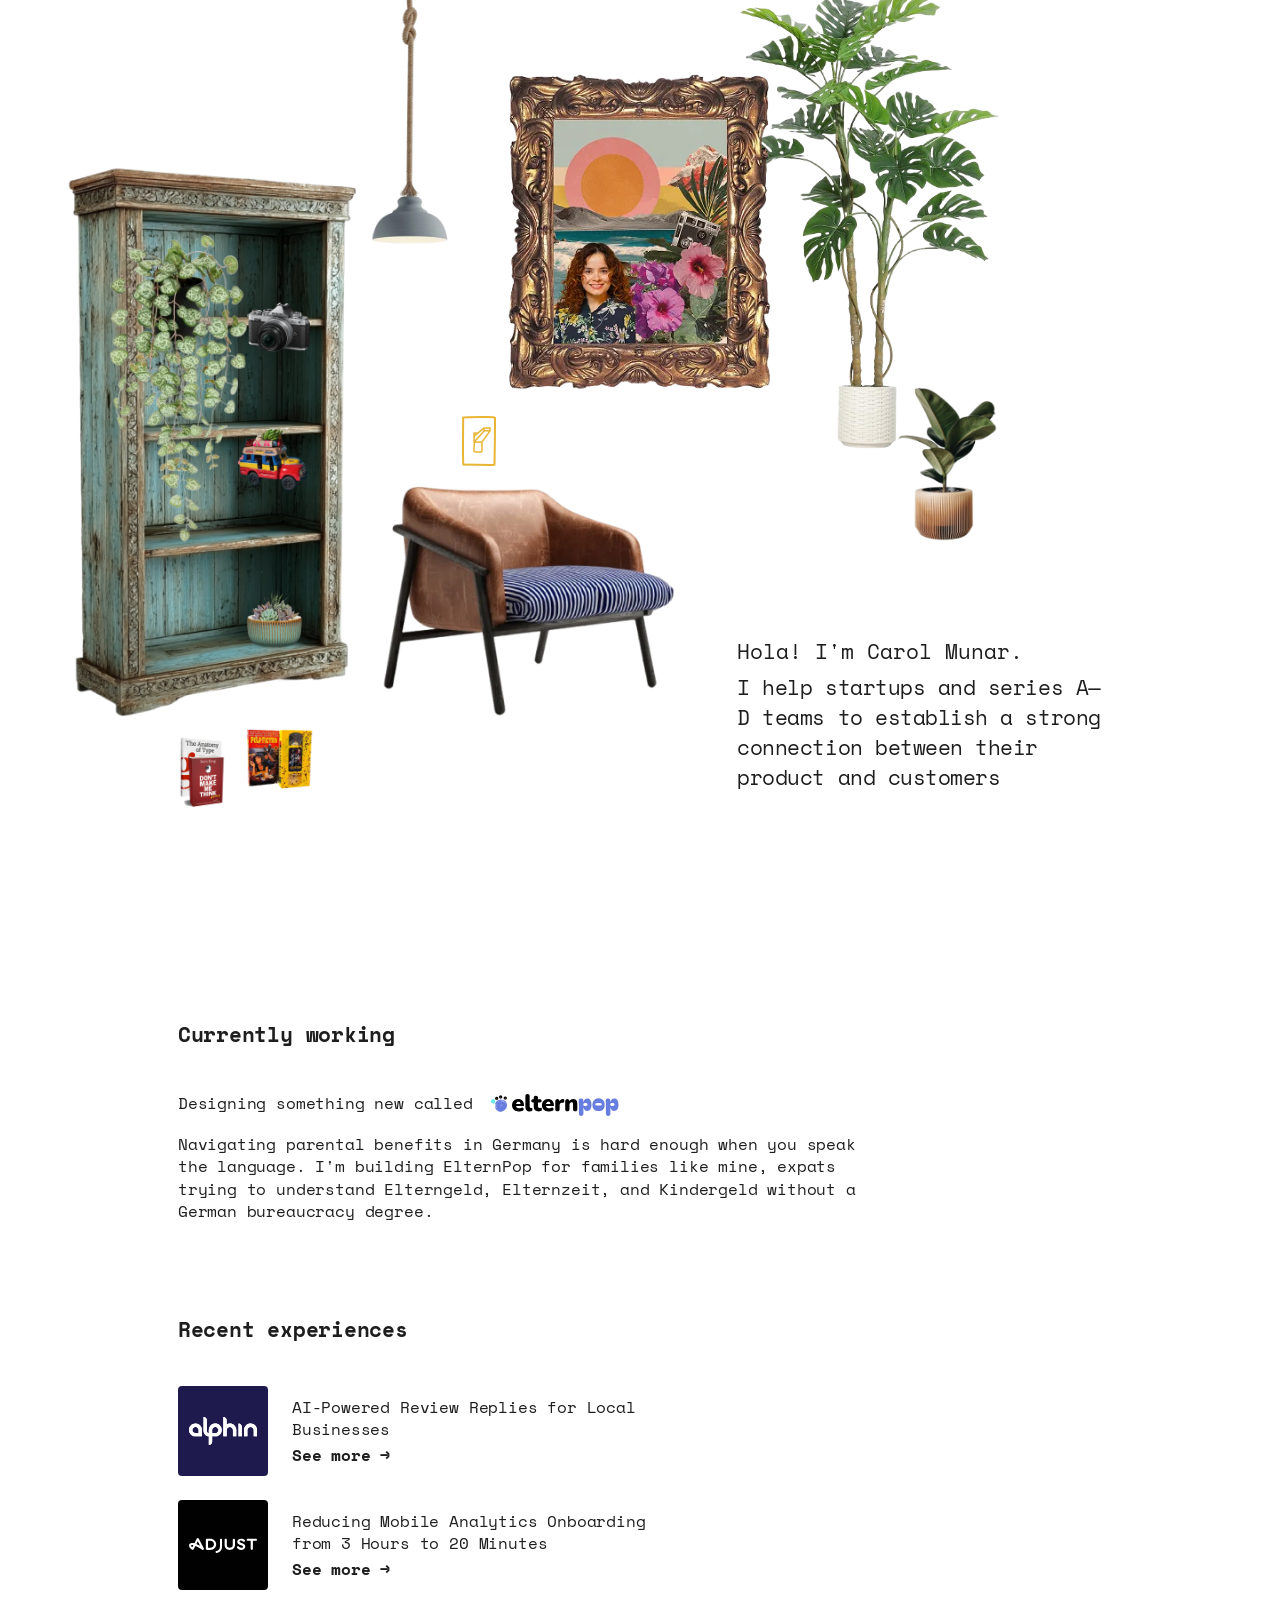
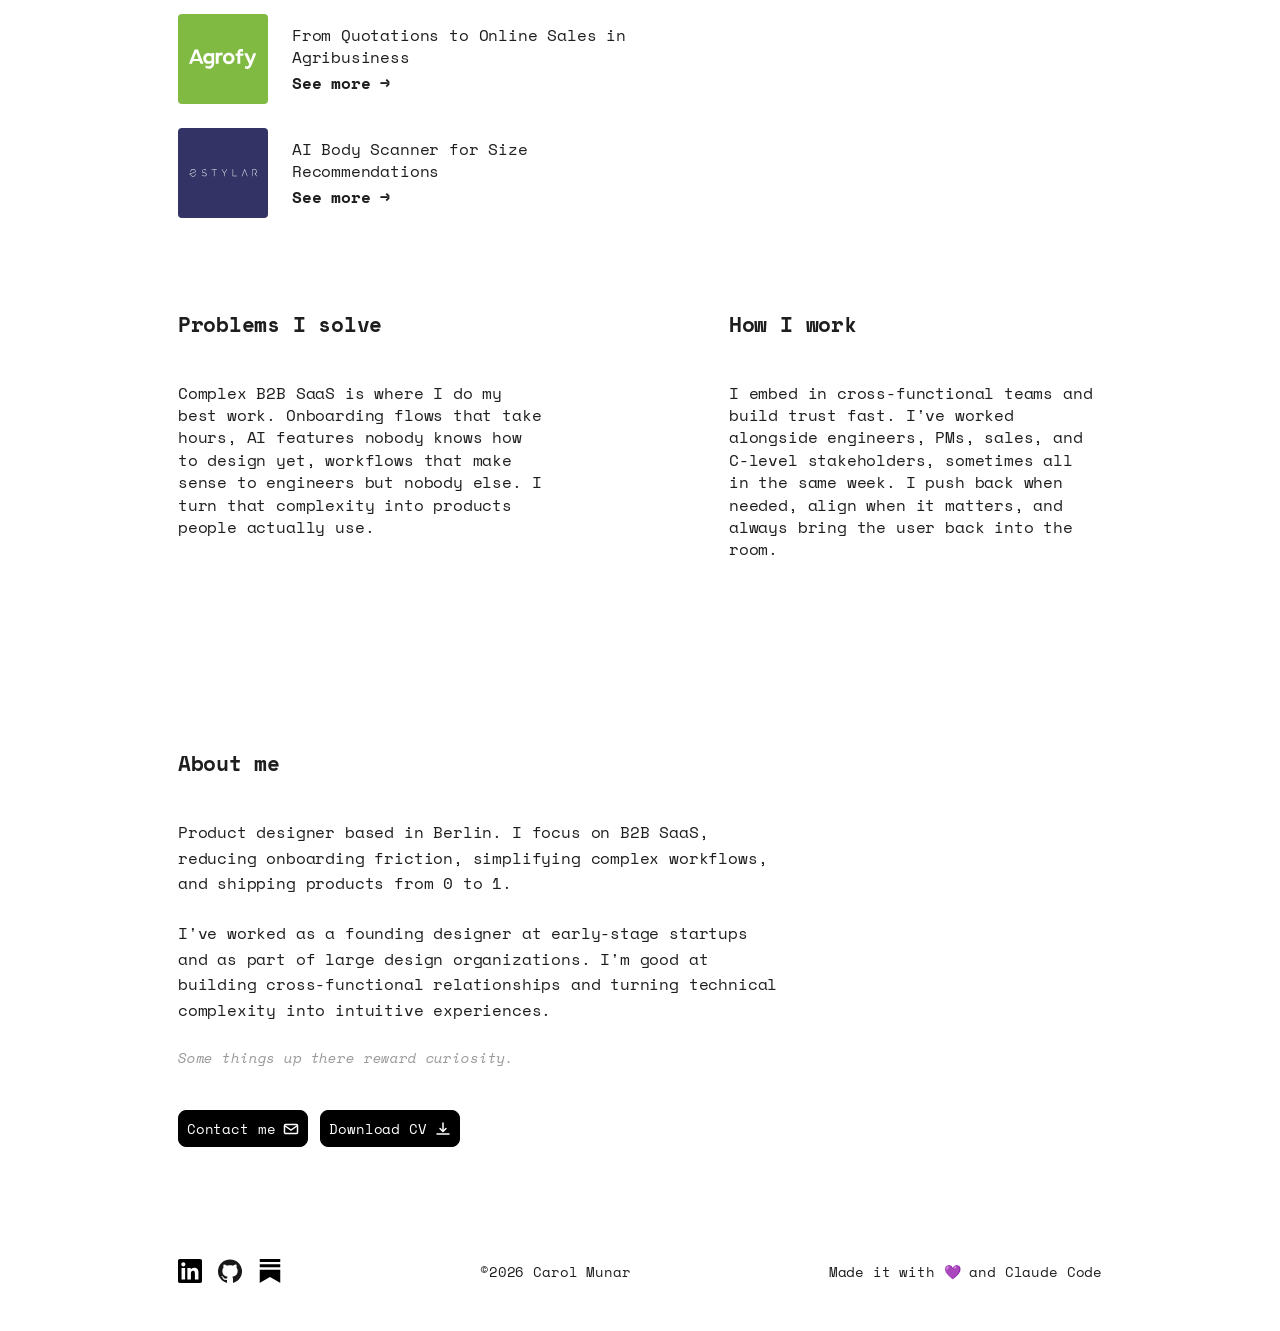
==== index.html @ 3cef9883 "Add Alphin animated modal preview and improve case study hover - Replace static Alphin hover images " ====
<!DOCTYPE html>
<html lang="en">
<head>
    <meta charset="UTF-8">
    <meta name="viewport" content="width=device-width, initial-scale=1.0">
    <title>Carol Munar — Product Designer</title>
    <link rel="icon" type="image/png" href="favicon.png">

    <!-- SEO -->
    <meta name="description" content="Carol Munar is a product designer helping startups and series A–D teams build stronger connections between their product and customers.">
    <link rel="canonical" href="https://www.carolmunar.com/">

    <!-- Open Graph — controls how this page looks when shared on LinkedIn, Slack, etc. -->
    <meta property="og:type"        content="website">
    <meta property="og:url"         content="https://www.carolmunar.com/">
    <meta property="og:title"       content="Carol Munar — Product Designer">
    <meta property="og:description" content="Carol Munar is a product designer helping startups and series A–D teams build stronger connections between their product and customers.">
    <meta property="og:image"       content="https://www.carolmunar.com/logos/og-image.png">

    <!--
        FONTS (TEMPORARY PLACEHOLDERS)
        ================================
        Right now we're using Google Fonts as stand-ins.
        Once you have the font files downloaded, we'll replace these.

        Space Mono  →  placeholder for "Test Söhne Mono"
        We'll add Williwaw via @font-face once you have the .ttf file
    -->
    <link rel="preconnect" href="https://fonts.googleapis.com">
    <link rel="preconnect" href="https://fonts.gstatic.com" crossorigin>
    <link href="https://fonts.googleapis.com/css2?family=Space+Mono:wght@400;700&family=Inter:wght@400;500;600&display=swap" rel="stylesheet">

    <!-- Our main stylesheet -->
    <link rel="stylesheet" href="css/style.css?v=32">

    <style>
        /* Estylar hover preview: images 2 and 3 have white UI screenshots
           that need a visible border so they don't bleed into the page background */
        #preview-estylar img:nth-child(2),
        #preview-estylar img:nth-child(3) {
            border: 1px solid #e5e7eb;
            border-radius: 12px;
            background: white;
        }
    </style>
    <!-- PostHog Analytics -->
    <script>
        !function(t,e){var o,n,p,r;e.__SV||(window.posthog=e,e._i=[],e.init=function(i,s,a){function g(t,e){var o=e.split(".");2==o.length&&(t=t[o[0]],e=o[1]),t[e]=function(){t.push([e].concat(Array.prototype.slice.call(arguments,0)))}}(p=t.createElement("script")).type="text/javascript",p.async=!0,p.src=s.api_host.replace(".i.posthog.com","-assets.i.posthog.com")+"/static/array.js",(r=t.getElementsByTagName("script")[0]).parentNode.insertBefore(p,r);var u=e;for(void 0!==a?u=e[a]=[]:a="posthog",u.people=u.people||[],u.toString=function(t){var e="posthog";return"posthog"!==a&&(e+="."+a),t||(e+=" (stub)"),e},u.people.toString=function(){return u.toString(1)+".people (stub)"},o="init capture register register_once register_for_session unregister opt_out_capturing has_opted_out_capturing opt_in_capturing reset isFeatureEnabled getFeatureFlag getFeatureFlagPayload reloadFeatureFlags group identify setPersonProperties setPersonPropertiesForFlags resetPersonPropertiesForFlags setGroupPropertiesForFlags resetGroups onFeatureFlags addFeatureFlagsHandler onSessionId getSurveys getActiveMatchingSurveys renderSurvey canRenderSurvey getNextSurveyStep".split(" "),n=0;n<o.length;n++)g(u,o[n]);e._i.push([i,s,a])},e.__SV=1)}(document,window.posthog||[]);
        posthog.init('phc_B0JxLwVXjqtCLqUhzrqNUlNWBGZ2Au1851EdzqLn0kw', {
            api_host: 'https://eu.i.posthog.com',
            defaults: '2026-01-30'
        })
    </script>
</head>
<body>

<!-- <main> wraps all the visible page content — tells search engines "this is the main content" -->
<main>

    <!-- ============================================
         HERO SECTION
         This is the full-screen landing section.
         All the decorative objects live inside here.
         ============================================ -->
    <section class="hero">

        <!--
            HOW THE OBJECTS WORK:
            ─────────────────────
            Each image is wrapped in a div with class "hero-object".
            They are positioned absolutely (like stickers on a board).

            data-speed="0.2" — controls how much the object moves
            when the mouse moves. Higher number = moves more = feels closer.
            Lower number = moves less = feels farther away.
        -->

        <!-- LAMP: hangs from the top center -->
        <div class="hero-object lamp" id="lamp" data-speed="0.25">
            <img src="header/lamp.webp" alt="">
        </div>

        <!-- LIGHT SWITCH: toggles dark / light mode.
             Shows switchOn in light mode, switchOff in dark mode.
             Positioned from Figma: x=501 (34.8%), y=416 (39.5% of 1054px hero) -->
        <div class="hero-object" id="lightswitch" data-speed="0.25">
            <img src="header/switchOn.webp"  alt="Turn off the lights" id="switch-on-img">
            <img src="header/switchOff.webp" alt="Turn on the lights"  id="switch-off-img">
        </div>

        <!-- REGAL (bookshelf): left side -->
        <div class="hero-object bookshelf" id="regal" data-speed="0.06">
            <img src="header/regal.webp" alt="">
        </div>

        <!-- Items ON the bookshelf — same speed as regal so they move together -->
        <div class="hero-object" id="plantsuculent" data-speed="0.06">
            <img src="header/plantsuculent.webp" alt="">
        </div>

        <div class="hero-object camera" id="camera" data-speed="0.06" data-element="camera">
            <img src="header/camera.webp" alt="">
        </div>

        <div class="hero-object" id="book" data-speed="0.06">
            <img src="header/book.webp" alt="">
        </div>

        <div class="hero-object" id="book2" data-speed="0.06">
            <img src="header/book2.webp" alt="">
        </div>

        <div class="hero-object pulp-fiction" id="pulpfiction" data-speed="0.06" data-element="pulp-fiction">
            <img src="header/pulpfiction.webp" alt="">
        </div>

        <!-- FRAME: center portrait collage — no .webp available yet, using .png -->
        <div class="hero-object portrait-frame" id="frame" data-speed="0.18">
            <img src="header/frame.webp" alt="Carol Munar portrait">
        </div>

        <!-- PLANTS: right side, front layer -->
        <div class="hero-object monstera" id="plantbig" data-speed="0.12">
            <img src="header/plantbig.webp" alt="">
        </div>

        <!-- vine plant: lives inside the regal, so moves at regal speed -->
        <div class="hero-object" id="plant" data-speed="0.06">
            <img src="header/plant.webp" alt="">
        </div>

        <!-- plantsmall = white ribbed planter on the RIGHT side of the hero (not on the regal) -->
        <!-- data-element="plantsmall" triggers the easter egg tooltip on hover -->
        <div class="hero-object" id="plantsmall" data-speed="0.18" data-element="plantsmall">
            <img src="header/plantsmall.webp" alt="">
            <!-- Easter egg tooltip — hidden by default, shown on hover -->
            <div class="plantbig-tooltip">
                <p>Are you searching for my <a href="CarolMunar_CV_SeniorProductDesigner.pdf" download>CV</a> or <a href="https://www.linkedin.com/in/carolmunar/" target="_blank" rel="noopener">LinkedIn</a>?</p>
            </div>
        </div>

        <!-- chiva = colorful toy bus, lower-middle shelf of the regal -->
        <!-- data-element="chiva" lets CSS target it for the hover tooltip -->
        <div class="hero-object chiva" id="chiva" data-speed="0.06" data-element="chiva">
            <img src="header/chiva.webp" alt="">
            <!-- chivaHover tooltip — hidden by default, shows on hover via CSS -->
            <div class="chiva-tooltip">
                <p>I'm from Colombia, lived 13 years in Argentina.</p>
                <p>Based in Berlin</p>
            </div>
        </div>

        <div class="hero-object armchair" id="chair" data-speed="0.1">
            <img src="header/chair.webp" alt="">
        </div>

        <!-- FullHD-only elements — hidden on smaller screens, shown at 1800px+ -->
        <div class="hero-object" id="kommode" data-speed="0.06">
            <img src="header/kommode.webp" alt="">
        </div>
        <div class="hero-object" id="vinyl" data-speed="0.12" data-element="vinyl">
            <img src="header/vinyl.webp" alt="">
        </div>
        <div class="hero-object" id="smallcactus" data-speed="0.14">
            <img src="header/smallcactus.webp" alt="">
        </div>

        <!-- ============================================
             HERO TEXT: bottom right area
             ============================================ -->
        <div class="hero-text">
            <!--
                "greeting" is the small line at the top: "Hola! I'm Carol Munar."
                "h1" is the big main message below it
            -->
            <p class="greeting">Hola! I'm Carol Munar.</p>
            <h1>I help startups and series A—D&nbsp;teams to establish a strong connection between their product and&nbsp;customers</h1>
        </div>

    </section>


    <!-- ============================================
         CURRENTLY WORKING SECTION
         ============================================ -->
    <section class="section-currently-working">

        <!-- Section heading — same font/size as hero h1 -->
        <h2 class="section-title">Currently working</h2>

        <!-- Small label above the description — Elternpop logo sits inline after the text -->
        <p class="work-label">Designing something new called
            <img src="logos/ElternpopLogo.svg"      alt="Elternpop" class="work-inline-logo" id="elternpop-logo-dark">
            <img src="logos/ElternpopLogoLight.svg" alt="Elternpop" class="work-inline-logo" id="elternpop-logo-light">
        </p>

        <!-- Project description -->
        <p class="work-body">
            Navigating parental benefits in Germany is hard enough when you speak the language.
            I'm building ElternPop for families like mine, expats trying to understand Elterngeld,
            Elternzeit, and Kindergeld without a German bureaucracy degree.
        </p>

    </section>


    <!-- ============================================
         RECENTLY EXPERIENCES SECTION
         Each case study = [colored box with logo] + [project title]
         ============================================ -->
    <section class="section-recently">

        <h2 class="section-title">Recent experiences</h2>

        <!-- Case study 1: Alphin — dark navy -->
        <!-- Wrapped in <a> so clicking anywhere on the row opens the case study -->
        <!-- data-project="alphin" lets JS find this row for the hover preview -->
        <a href="projects/alphin.html" class="case-study case-study--link" data-project="alphin">
            <div class="case-logo" style="background-color: #1e1a4d;">
                <img src="logos/alphin.svg" alt="Alphin" loading="lazy">
            </div>
            <div class="case-content">
                <p class="case-title">AI-Powered Review Replies for Local Businesses</p>
                <span class="case-see-more">See more &rarr;</span>
            </div>
        </a>

        <!-- Case study 2: Adjust — black -->
        <a href="projects/adjust.html" class="case-study case-study--link" data-project="adjust">
            <div class="case-logo" style="background-color: #010101;">
                <img src="logos/adjust.svg" alt="Adjust" loading="lazy">
            </div>
            <div class="case-content">
                <p class="case-title">Reducing Mobile Analytics Onboarding from 3 Hours to 20 Minutes</p>
                <span class="case-see-more">See more &rarr;</span>
            </div>
        </a>

        <!-- Case study 3: Agrofy — green -->
        <a href="projects/agrofy.html" class="case-study case-study--link" data-project="agrofy">
            <div class="case-logo" style="background-color: #81ba42;">
                <img src="logos/agrofy.svg" alt="Agrofy" loading="lazy">
            </div>
            <div class="case-content">
                <p class="case-title">From Quotations to Online Sales in Agribusiness</p>
                <span class="case-see-more">See more &rarr;</span>
            </div>
        </a>

        <!-- Case study 4: Estylar — dark purple -->
        <a href="projects/estylar.html" class="case-study case-study--link" data-project="estylar">
            <div class="case-logo" style="background-color: #333366;">
                <img src="logos/estylar.svg" alt="Estylar" loading="lazy">
            </div>
            <div class="case-content">
                <p class="case-title">AI Body Scanner for Size Recommendations</p>
                <span class="case-see-more">See more &rarr;</span>
            </div>
        </a>

        <!-- Preview area: sits to the right of the list.
             Each .preview-set holds all images for one project.
             JS fades in the right set on hover. -->
        <div class="project-preview-area" id="project-preview-area">
            <!-- Alphin: animated AI Reply modal — matches Figma node 297:12994 -->
            <div class="preview-set" id="preview-alphin">
                <div class="alp-card">

                    <!-- Header: gradient icon + title + close -->
                    <div class="alp-header">
                        <div class="alp-icon-wrap" aria-hidden="true">
                            <svg width="18" height="18" viewBox="0 0 24 24" fill="none">
                                <path d="M9.5 3L11 7.5 15.5 9l-4.5 1.5L9.5 15 8 10.5 3.5 9 8 7.5 9.5 3z" fill="white"/>
                                <path d="M18.5 14l.9 2.6 2.6.9-2.6.9-.9 2.6-.9-2.6-2.6-.9 2.6-.9.9-2.6z" fill="white"/>
                            </svg>
                        </div>
                        <div class="alp-header-text">
                            <p class="alp-title">AI Reply Generator</p>
                            <p class="alp-sub">Responding to Dörte Sowinski's review</p>
                        </div>
                        <div class="alp-close" aria-hidden="true">&#x2715;</div>
                    </div>

                    <!-- Body -->
                    <div class="alp-body">

                        <!-- 1: Original Review -->
                        <div class="alp-section alp-s1">
                            <p class="alp-label">Original Review</p>
                            <div class="alp-review-box">
                                Fantastisches Essen und exzellenter Service! Die Pasta war perfekt zubereitet und das Personal war sehr aufmerksam. Wir kommen auf jeden Fall wieder!
                            </div>
                        </div>

                        <!-- 2: Reply Language -->
                        <div class="alp-section alp-s2">
                            <p class="alp-label">
                                <svg width="13" height="13" viewBox="0 0 16 16" fill="none" aria-hidden="true" style="vertical-align:-2px;margin-right:4px"><path d="M1 3h7M4.5 1v2M3 3c0 2 .8 4 4 5M6 3c-.5 1.5-2 3-3.5 4M9 14l2.5-6.5L14 14M9.8 12h3.4" stroke="#314158" stroke-width="1.2" stroke-linecap="round" stroke-linejoin="round"/></svg>
                                Reply Language
                            </p>
                            <div class="alp-lang-toggle">
                                <div class="alp-lang alp-lang--active"><span class="alp-dot"></span>Deutsch</div>
                                <div class="alp-lang">English</div>
                            </div>
                        </div>

                        <!-- 3: Select Tone -->
                        <div class="alp-section alp-s3">
                            <p class="alp-label">Select Tone</p>
                            <div class="alp-tone-grid">
                                <div class="alp-tone alp-tone--active">
                                    <span class="alp-dot"></span>
                                    <div><p class="alp-tone-name">Professional</p><p class="alp-tone-sub">Polished and business-focused</p></div>
                                </div>
                                <div class="alp-tone">
                                    <div><p class="alp-tone-name">Friendly</p><p class="alp-tone-sub">Warm and approachable</p></div>
                                </div>
                                <div class="alp-tone">
                                    <div><p class="alp-tone-name">Casual</p><p class="alp-tone-sub">Relaxed and conversational</p></div>
                                </div>
                                <div class="alp-tone">
                                    <div><p class="alp-tone-name">Enthusiastic</p><p class="alp-tone-sub">Energetic and excited</p></div>
                                </div>
                                <div class="alp-tone">
                                    <div><p class="alp-tone-name">Empathetic</p><p class="alp-tone-sub">Understanding and caring</p></div>
                                </div>
                                <div class="alp-tone">
                                    <div><p class="alp-tone-name">Concise</p><p class="alp-tone-sub">Brief and to the point</p></div>
                                </div>
                            </div>
                        </div>

                        <!-- 4: Generated Reply -->
                        <div class="alp-section alp-s4">
                            <div class="alp-reply-hdr">
                                <p class="alp-label">Generated Reply</p>
                                <span class="alp-regen">&#x21BA; Regenerate</span>
                            </div>
                            <div class="alp-reply-area">
                                <p class="alp-reply-text" id="alp-reply-text"></p>
                            </div>
                            <p class="alp-reply-hint">Feel free to edit the reply before sending</p>
                        </div>

                    </div><!-- /alp-body -->

                    <!-- Footer -->
                    <div class="alp-footer">
                        <button class="alp-btn-cancel">Cancel</button>
                        <div class="alp-footer-actions">
                            <button class="alp-btn-draft">Save Draft</button>
                            <button class="alp-btn-send">
                                <svg width="13" height="13" viewBox="0 0 16 16" fill="none" aria-hidden="true"><path d="M2 2l12 6-12 6V9.5L10 8 2 6.5V2z" fill="white"/></svg>
                                Send Reply
                            </button>
                        </div>
                    </div>

                </div><!-- /alp-card -->
            </div>
            <div class="preview-set" id="preview-adjust">
                <img src="projects/img/hover/adjust_hover1.webp" alt="">
                <img src="projects/img/hover/adjust_hover2.webp" alt="">
            </div>
            <div class="preview-set" id="preview-agrofy">
                <img src="projects/img/hover/agrofy_hover1.webp" alt="">
                <img src="projects/img/hover/agrofy_hover2.webp" alt="">
            </div>
            <div class="preview-set" id="preview-estylar">
                <img src="projects/img/hover/estylar_hover1.webp" alt="">
                <img src="projects/img/hover/estylar_hover2.webp" alt="">
                <img src="projects/img/hover/estylar_hover3.webp" alt="">
            </div>
        </div>

    </section>


    <!-- ============================================
         PROBLEMS I SOLVE / HOW I WORK — two columns
         ============================================ -->
    <section class="section-howwork">

        <div class="howwork-grid">

            <div class="howwork-col">
                <h2 class="section-title">Problems I solve</h2>
                <p class="howwork-body">Complex B2B SaaS is where I do my best work. Onboarding flows that take hours, AI features nobody knows how to design yet, workflows that make sense to engineers but nobody else. I turn that complexity into products people actually use.</p>
            </div>

            <div class="howwork-col">
                <h2 class="section-title">How I work</h2>
                <p class="howwork-body">I embed in cross-functional teams and build trust fast. I've worked alongside engineers, PMs, sales, and C-level stakeholders, sometimes all in the same week. I push back when needed, align when it matters, and always bring the user back into the room.</p>
            </div>

        </div>

    </section>


    <!-- ============================================
         ABOUT SECTION
         ─────────────────────────────────────────
         Each paragraph starts invisible (opacity:0).
         JavaScript watches the page scroll and adds
         the class .is-visible when each paragraph
         enters the viewport — that triggers a CSS
         transition (fade in + slide up).
         ============================================ -->
    <section class="section-about">

        <h2 class="section-title">About me</h2>

        <div class="about-paragraphs">

            <p class="about-text">
                Product designer based in Berlin. I focus on B2B SaaS, reducing onboarding friction, simplifying complex workflows, and shipping products from 0 to 1.
            </p>

            <p class="about-text">
                I've worked as a founding designer at early-stage startups and as part of large design organizations. I'm good at building cross-functional relationships and turning technical complexity into intuitive experiences.
            </p>

            <p class="about-text about-text--hint">
                Some things up there reward curiosity.
            </p>

        </div>

        <!-- Two CTA buttons below the about text -->
        <div class="about-buttons">
            <!-- Contact me → opens email client -->
            <a href="mailto:caritomunar@gmail.com" class="about-btn">
                Contact me
                <!-- Mail icon -->
                <svg width="16" height="16" viewBox="0 0 16 16" fill="none" aria-hidden="true">
                    <rect x="1.5" y="3.5" width="13" height="9" rx="1" stroke="currentColor" stroke-width="1.5"/>
                    <path d="M1.5 4.5L8 9L14.5 4.5" stroke="currentColor" stroke-width="1.5"/>
                </svg>
            </a>
            <!-- Download CV → triggers PDF download -->
            <a href="CarolMunar_CV_SeniorProductDesigner.pdf" download class="about-btn">
                Download CV
                <!-- Download arrow icon -->
                <svg width="16" height="16" viewBox="0 0 16 16" fill="none" aria-hidden="true">
                    <path d="M8 2V10" stroke="currentColor" stroke-width="1.5" stroke-linecap="round"/>
                    <path d="M5 7.5L8 10.5L11 7.5" stroke="currentColor" stroke-width="1.5" stroke-linecap="round" stroke-linejoin="round"/>
                    <path d="M2 13H14" stroke="currentColor" stroke-width="1.5" stroke-linecap="round"/>
                </svg>
            </a>
        </div>

    </section>


</main><!-- end of <main> content -->


    <!-- ============================================
         FOOTER
         Three logos (LinkedIn, GitHub, Substack) on the left.
         Copyright center. Credits right.
         ============================================ -->
    <footer class="site-footer">
        <div class="footer-logos">
            <a href="https://www.linkedin.com/in/carolmunar/" target="_blank" rel="noopener" aria-label="LinkedIn">
                <img src="logos/linkedin.svg" alt="LinkedIn" width="24" height="24">
            </a>
            <a href="https://github.com/carolmunar" target="_blank" rel="noopener" aria-label="GitHub">
                <img src="logos/github.svg" alt="GitHub" width="24" height="24">
            </a>
            <a href="https://substack.com/@carolmunar" target="_blank" rel="noopener" aria-label="Substack">
                <img src="logos/substack.svg" alt="Substack" width="24" height="24">
            </a>
        </div>
        <p class="footer-copy">©2026 Carol Munar</p>
        <p class="footer-made">Made it with 💜 and Claude Code</p>
    </footer>

    <!-- Our JavaScript file (loaded at the bottom so HTML loads first) -->
    <script src="js/main.js?v=15"></script>

</body>
</html>
---- css/style.css ----
/* ============================================================
   CAROL MUNAR — PORTFOLIO
   style.css
   ============================================================ */


/* ============================================================
   FONTS — @font-face declarations
   ─────────────────────────────────
   @font-face tells the browser "here is a font file to load"
   before we can use it anywhere in the CSS.

   FONT STATUS:
   ✅ Williwaw-Book.otf — file is in /fonts/ folder, ACTIVE
   ⏳ Test Söhne Mono   — file NOT found in /fonts/ yet.
                          Using Space Mono as placeholder.
                          When you have the file, drop it in /fonts/
                          and uncomment the TestSohneMono block below.
   ============================================================ */

/* Williwaw — used for the greeting "Hola! I'm Carol Munar." */
@font-face {
    font-family: 'Williwaw';
    src: url('../fonts/Williwaw-Book.otf') format('opentype');
    font-weight: 400;
    font-style: normal;
    font-display: swap; /* Shows fallback font until Williwaw loads */
}

/*
   Test Söhne Mono — used for the h1 big statement
   Uncomment this block once you drop the font file into /fonts/
   The filename must match exactly!

@font-face {
    font-family: 'TestSohneMono';
    src: url('../fonts/TestSohneMono-Regular.otf') format('opentype');
    font-weight: 400;
    font-style: normal;
    font-display: swap;
}
*/


/* ============================================================
   1. DESIGN TOKENS (CSS Variables)
   ─────────────────────────────────
   Think of these as global settings.
   Change here → updates everywhere on the site.
   ============================================================ */
:root {
    --color-text: #1e1e1e;
    --color-bg:   #FFFFFF;
}

/* ── DARK MODE ──
   Activated by adding .dark-mode to <body> via the lamp click.
   Overrides the two root variables — every element that uses them
   (background, text, nav, footer…) switches automatically. */
body.dark-mode {
    --color-text: #e8e6e0;   /* warm off-white — easier on the eyes than pure white */
    --color-bg:   #111111;   /* very dark, not pure black — feels warmer */
}

/* Smooth transition when the lights switch */
body {
    transition: background-color 0.4s ease, color 0.4s ease;
}

/* Elements with hardcoded colors that need dark-mode overrides */
body.dark-mode .chiva-tooltip,
body.dark-mode .plantbig-tooltip {
    background: #222222;
    color: var(--color-text);
}

body.dark-mode .chiva-tooltip a,
body.dark-mode .plantbig-tooltip a,
body.dark-mode .plantbig-tooltip-links a {
    color: var(--color-text);
}

/* Preview hover images — no shadow in dark mode */
body.dark-mode .preview-set img {
    box-shadow: none;
}

/* CTA buttons — black bg/white text in light mode, flip to white bg/dark text in dark mode */
body.dark-mode .about-btn {
    background-color: #e8e6e0;
    border-color: #e8e6e0;
    color: #111111;
}

/* ── LOGO INVERSIONS ──
   These logos are black on transparent — invisible on dark backgrounds.
   filter: invert(1) flips every black pixel to white instantly.
   No need to upload separate dark versions. */

/* Footer social icons: LinkedIn, GitHub, Substack */
body.dark-mode .footer-logos img {
    filter: invert(1);
}

/* "Currently working" — Elternpop inline logo
   Two versions: dark logo for light mode, light logo for dark mode.
   Only one is visible at a time. */
#elternpop-logo-light { display: none; }

body.dark-mode #elternpop-logo-dark  { display: none; }
body.dark-mode #elternpop-logo-light { display: inline; }

/* Adjust case-logo box — background #010101 blends into dark page.
   A faint border keeps the box outline visible. */
body.dark-mode .case-logo[style*="#010101"] {
    outline: 1px solid rgba(255, 255, 255, 0.15);
}


/* ============================================================
   2. RESET & BASE
   ──────────────────
   Removes browser default margins/padding so we start from zero.
   ============================================================ */
*, *::before, *::after {
    margin: 0;
    padding: 0;
    box-sizing: border-box;
}

html { font-size: 16px; }

/* ── KEYBOARD FOCUS STYLES ──
   Only shows when navigating by keyboard, not on mouse click. */
a:focus-visible,
button:focus-visible {
    outline: 2px solid #1e1e1e;
    outline-offset: 3px;
    border-radius: 2px;
}

body {
    background-color: var(--color-bg);
    color: var(--color-text);
    overflow-x: hidden;
}

img {
    max-width: 100%;
    display: block;
}


/* ============================================================
   3. HERO SECTION
   ──────────────────
   Full viewport. "position: relative" makes it the anchor
   for all the absolutely positioned objects inside.
   ============================================================ */
.hero {
    position: relative;
    width: 100vw;
    height: 100vh;
    overflow: hidden;
    background-color: var(--color-bg);
}


/* ============================================================
   4. HERO OBJECTS — shared styles
   ─────────────────────────────────
   All decorative items share these. Each also has its own
   position values via its #id below.
   ============================================================ */
.hero-object {
    position: absolute;
    /* Parallax offset — set each frame by the JS lerp loop via --px and --py */
    transform: translate(var(--px, 0px), var(--py, 0px));
    pointer-events: none;    /* Decorative items don't capture clicks by default */
}

.hero-object img {
    pointer-events: none;    /* Clicks pass through images too */
    user-select: none;
    -webkit-user-drag: none;
}

/* Re-enable pointer events on interactive hero objects */
#lightswitch,
[data-element="chiva"],
[data-element="camera"],
[data-element="pulp-fiction"],
[data-element="plantsmall"],
[data-element="vinyl"],
.portrait-frame {
    pointer-events: all;
}


/* ============================================================
   5. INDIVIDUAL POSITIONS
   ─────────────────────────────────────────────────────────────
   ✅ All values taken directly from the Figma design file.
   Artboard size: 1440px wide × 1054px tall.

   How to read these:
   left: X%  →  X divided by 1440 (viewport width)
   top:  Y%  →  Y divided by 1054 (artboard height)
   width: Xvw → X divided by 1440 (scales with screen width)
   ============================================================ */

/* ── LAMP ── center, hangs from the top (partly off-screen) */
#lamp {
    left: 26.3%;    /* 379px ÷ 1440 */
    top: -16.1%;    /* -170px ÷ 1054 — negative pushes it above the screen */
    width: 12.2vw;  /* 176px ÷ 1440 */
    z-index: 2;
}

/* In dark mode, the lamp is the light source — warm glow */
body.dark-mode #lamp img {
    filter: drop-shadow(0 0 18px rgba(255, 200, 80, 0.55))
            drop-shadow(0 0 40px rgba(255, 160, 40, 0.25));
    transition: filter 0.4s ease;
}

/* ── LIGHT SWITCH ──
   Figma: x=518, y=403, width=36, height=54 (node switch-on / switch-off).
   left: 518/1440 = 36%. top kept at user-adjusted value.
   Two images stacked — only one visible at a time. */
#lightswitch {
    left: 36%;
    top: 46%;
    width: 2.5vw;     /* 36px ÷ 1440 from Figma */
    min-width: 36px;
    cursor: pointer;
    z-index: 3;
    line-height: 0;   /* removes the invisible gap below inline images */
}

/* Each image declared separately so display:none is never accidentally overridden */
#switch-on-img {
    display: block;   /* block = div height equals image height = full click area */
    width: 100%;
    height: auto;
    pointer-events: none;
}

#switch-off-img {
    display: none;    /* hidden by default in light mode */
    width: 100%;
    height: auto;
    pointer-events: none;
}

/* In dark mode: swap which image is visible */
body.dark-mode #switch-on-img  { display: none;  }
body.dark-mode #switch-off-img { display: block; }

/* ── REGAL (bookshelf) ──
   Figma node 243:1254 — x=73, y=243, width=341 in the 1440×1054 hero. */
#regal {
    left: 5.1%;     /* 73px ÷ 1440 */
    top: 18.1%;     /* 243px ÷ 1054, adjusted */
    width: 23.7vw;  /* 341px ÷ 1440px — exact Figma spec */
    z-index: 1;
}

/* ── VINE PLANT (plant.png) ──
   Sits inside the regal, cascading down from the top area. */
#plant {
    left: 8.6%;     /* 124px ÷ 1440 */
    top: 26.1%;
    width: 10.7vw;
    z-index: 2;
}

/* ── PULP FICTION ── upper area of the regal */
#pulpfiction {
    left: 19.2%;    /* 276px ÷ 1440 */
    top: 79.24%;    /* -1% up */
    width: 5.3vw;
    z-index: 2;
}

/* ── CAMERA ── middle shelf of the regal */
#camera {
    left: 19.3%;    /* 278px ÷ 1440 */
    top: 33.6%;
    width: 4.9vw;
    z-index: 2;
}

/* ── HOVER ANIMATIONS — Pulp Fiction & Camera ────────────────────────────
   WHY target the <img> inside, not the .hero-object div itself?
   → The JS parallax sets transform directly on .hero-object via style.transform.
     If we also set transform on the div via CSS :hover, they would conflict.
   → By targeting the inner <img>, the two transforms live on DIFFERENT elements
     and stack independently: outer div handles parallax, inner img handles hover.

   HOW the two transitions work:
   → The BASE state defines the LEAVE transition (ease-out = snaps back crisply).
   → The :HOVER state defines the ENTER transition (cubic-bezier = springy lift).
   → CSS always uses the transition defined on the STATE you are MOVING TO. */

/* Base state — defines how elements animate back on mouse leave */
[data-element="pulp-fiction"] img,
[data-element="camera"] img,
[data-element="chiva"] img {
    transition: transform 0.25s ease-out, filter 0.25s ease-out;
}

/* Show a pointer cursor on the interactive hero objects */
[data-element="pulp-fiction"],
[data-element="camera"],
[data-element="chiva"] {
    cursor: pointer;
}

/* Pulp Fiction: lift + rotate +3deg + scale — springy enter */
[data-element="pulp-fiction"]:hover img {
    transform: translateY(-12px) rotate(3deg) scale(1.05);
    filter: drop-shadow(0 20px 40px rgba(0,0,0,0.2));
    transition: transform 0.3s cubic-bezier(0.34, 1.56, 0.64, 1),
                filter    0.3s cubic-bezier(0.34, 1.56, 0.64, 1);
}

/* Camera: lift + rotate -3deg (mirrored) + scale — springy enter */
[data-element="camera"]:hover img {
    transform: translateY(-12px) rotate(-3deg) scale(1.05);
    filter: drop-shadow(0 20px 40px rgba(0,0,0,0.2));
    transition: transform 0.3s cubic-bezier(0.34, 1.56, 0.64, 1),
                filter    0.3s cubic-bezier(0.34, 1.56, 0.64, 1);
}

/* Chiva: same lift + scale, slight rotation to the right — springy enter */
[data-element="chiva"]:hover img {
    transform: translateY(-12px) rotate(3deg) scale(1.05);
    filter: drop-shadow(0 20px 40px rgba(0,0,0,0.2));
    transition: transform 0.3s cubic-bezier(0.34, 1.56, 0.64, 1),
                filter    0.3s cubic-bezier(0.34, 1.56, 0.64, 1);
}


/* ── CHIVA ── colorful toy bus, lower-middle shelf of the regal */
#chiva {
    left: 16.0%;    /* 231px ÷ 1440 */
    top: 45.7%;     /* -2% up */
    width: 10.3vw;
    z-index: 2;
}

/* ── CHIVA HOVER TOOLTIP ─────────────────────────────────────────────────────
   The tooltip card is a child of #chiva, positioned ABOVE it with absolute CSS.

   WHY position: absolute?
   → #chiva is already "position: absolute" (from .hero-object).
   → Children of a positioned element are positioned relative to THAT element.
   → So bottom: calc(100% + 8px) means "8px above the top edge of #chiva".

   WHY pointer-events: none when hidden?
   → An invisible element can still block mouse clicks if pointer-events is on.
   → Setting pointer-events: none when hidden lets mouse events pass through it.
   → We re-enable it on hover so the user can move their mouse onto the tooltip
     without it disappearing (hovering a child = still hovering the parent div).

   The ::after pseudo-element creates an invisible "bridge" between the chiva
   and the tooltip. Without it, moving the mouse through the 8px gap would
   briefly leave the hover area → tooltip flickers. The bridge covers that gap.
*/

/* Tooltip card — hidden by default */
.chiva-tooltip {
    position: absolute;
    bottom: calc(100% + 8px);  /* floats 8px above the chiva image */
    left: -80px;                /* shifted 80px left of the chiva */
    width: 224px;               /* from Figma */

    /* Visual style from Figma */
    background: #e5e7eb;
    border-radius: 16px;
    padding: 16px;
    box-shadow: 0px 12px 50px 0px rgba(0,0,0,0.15);

    /* Typography from Figma */
    font-family: 'TestSohneMono', 'Space Mono', monospace;
    font-size: 16px;
    line-height: 1.18;
    color: #000000;

    /* Hidden state */
    opacity: 0;
    pointer-events: none;
    transform: translateY(6px);  /* starts 6px lower, floats up when shown */
    transition: opacity 0.2s ease, transform 0.2s ease;

    /* Stays in front of other hero objects */
    z-index: 10;
}

/* Small gap between the two text lines ("I'm from Colombia..." / "Based in Berlin") */
.chiva-tooltip p + p {
    margin-top: 6px;
}

/* Invisible bridge covering the 8px gap between tooltip and chiva image.
   This prevents the tooltip from flickering when the mouse crosses the gap. */
.chiva-tooltip::after {
    content: '';
    position: absolute;
    top: 100%;    /* starts at the bottom edge of the tooltip */
    left: 0;
    width: 100%;
    height: 16px; /* covers the 8px gap plus a small safety buffer */
}

/* Elevate the chiva's stacking context on hover so the tooltip
   renders IN FRONT of other hero objects (frame z:3, chair z:4).
   Without this, the tooltip would appear behind those elements. */
[data-element="chiva"]:hover {
    z-index: 10;
}

/* Visible state — triggered when hovering #chiva (the parent div) */
[data-element="chiva"]:hover .chiva-tooltip {
    opacity: 1;
    pointer-events: auto;   /* now the tooltip is interactive (hover-stable) */
    transform: translateY(0);
}


/* ── PLANTBIG HOVER TOOLTIP ──────────────────────────────────────────────────
   Same concept as the chiva tooltip but positioned to the LEFT of the plant.
   The plant lives on the right side of the hero, so the tooltip floats left.

   WHY right: calc(100% + 16px)?
   → The tooltip div is a child of #plantbig.
   → `right: 100%` means "start at the left edge of the parent".
   → The extra 16px adds a breathing gap between tooltip and plant image.

   The reveal animation slides the tooltip in from the right (translateX(8px) → 0)
   while fading in — same technique as the chiva tooltip's translateY. */

/* Pointer cursor — signals the plant is interactive */
[data-element="plantsmall"] {
    cursor: pointer;
}

/* Subtle brightness lift on hover — confirms the interaction is triggering */
[data-element="plantsmall"]:hover img {
    filter: brightness(1.08);
    transition: filter 0.2s ease;
}
[data-element="plantsmall"] img {
    transition: filter 0.2s ease;
}

/* Tooltip card — hidden by default */
.plantbig-tooltip {
    position: absolute;
    /* Place it immediately to the right of the plantsmall div, shifted 2% left */
    left: calc(100% - 16px);
    /* Align near the top of the plant */
    top: 20px;
    width: 200px;

    /* Same visual style as chiva-tooltip */
    background: #e5e7eb;
    border-radius: 16px;
    padding: 16px;
    box-shadow: 0px 12px 50px 0px rgba(0,0,0,0.15);

    /* Same typography as chiva-tooltip */
    font-family: 'TestSohneMono', 'Space Mono', monospace;
    font-size: 14px;
    line-height: 1.4;
    color: #000000;

    /* Hidden state — slides in from the right */
    opacity: 0;
    pointer-events: none;
    transform: translateX(8px);
    transition: opacity 0.2s ease, transform 0.2s ease;

    z-index: 999; /* above everything — hero objects, frame, chair, hero-text */
}

/* Gap between text lines */
.plantbig-tooltip p + p {
    margin-top: 6px;
}

/* Link group — stacked vertically, each on its own line */
.plantbig-tooltip-links {
    display: flex;
    flex-direction: column;
    gap: 6px;
    margin-top: 12px;
    border-top: 1px solid rgba(0,0,0,0.12);
    padding-top: 10px;
}

/* Links — same font, underlined to show they're clickable */
.plantbig-tooltip-links a,
.plantbig-tooltip p a {
    font-family: 'TestSohneMono', 'Space Mono', monospace;
    font-size: 14px;
    line-height: 1.4;
    color: #000000;
    text-decoration: underline;
    text-underline-offset: 3px;
}

.plantbig-tooltip-links a:hover,
.plantbig-tooltip p a:hover {
    opacity: 0.6;
}

/* No bridge needed — position:fixed tooltips aren't adjacent to their trigger element */

/* Elevate stacking context so tooltip renders above other hero objects including hero-text (z:10) */
[data-element="plantsmall"]:hover {
    z-index: 20;
}

/* Visible state — triggered by EITHER:
   1. CSS :hover on the plant div (most reliable, no JS needed)
   2. JS adding .is-visible class (handles the gap between plant and tooltip)
   3. Mouse hovering the tooltip card itself (keeps it open while reading) */
[data-element="plantsmall"]:hover .plantbig-tooltip,
.plantbig-tooltip.is-visible,
.plantbig-tooltip:hover {
    opacity: 1;
    pointer-events: auto;
    transform: translateX(0);
}


/* ── SUCCULENT ── lower shelf of the regal */
#plantsuculent {
    left: 19.3%;    /* 278px ÷ 1440 */
    top: 65.65%;    /* -2% up */
    width: 4.3vw;
    z-index: 2;
}

/* ── BOOK2 ── bottom shelf of the regal */
#book2 {
    left: 13.9%;    /* 200px ÷ 1440 */
    top: 81.9%;     /* -2% up */
    width: 3.8vw;
    z-index: 2;     /* behind #book */
}

/* ── BOOK ── bottom shelf, next to book2 */
#book {
    left: 14.3%;    /* 206px ÷ 1440 */
    top: 84.0%;     /* -2% up */
    width: 3.5vw;
    z-index: 3;     /* in front of #book2 */
}

/* ── FRAME ── center, the portrait/collage focal point */
#frame {
    left: 39.4%;    /* 568px ÷ 1440 */
    top: 7.7%;      /* moved 20px up from 101px → 80px ÷ 1054 */
    width: 21.1vw;  /* 304px ÷ 1440 */
    z-index: 3;
    overflow: hidden; /* clips the image when it scales up during Ken Burns */
}

/* ── KEN BURNS — portrait frame hover ──
   On hover, the image slowly zooms in and drifts slightly.
   "forwards" keeps the zoomed state when you stop mid-animation.
   The base transition on img resets it smoothly when you mouse out. */
@keyframes ken-burns {
    0%   { transform: scale(1)    translate(0,    0);   }
    100% { transform: scale(1.08) translate(-2%, -1%);  }
}

.portrait-frame:hover img {
    animation: ken-burns 4s ease-out forwards;
}

.portrait-frame img {
    transition: transform 0.5s ease; /* smooth return to scale(1) on mouse-out */
}

/* ── MONSTERA (plantbig) ── right side, tall */
#plantbig {
    left: 56.5%;    /* 813px ÷ 1440 */
    top: -0.8%;     /* -2% up */
    width: 21.6vw;  /* was 27vw — reduced 20% */
    z-index: 2;
}

/* ── PLANTSMALL (white ribbed planter pot) ──
   This is on the RIGHT SIDE of the hero, next to the chair.
   NOT on the regal shelf. */
#plantsmall {
    left: 67.22%;   /* was 69.3% — moved 30px left (30 ÷ 1440 = 2.08%) */
    top: 37.75%;    /* was 38.7% — moved 10px up */
    width: 13.3vw;  /* 192px ÷ 1440 */
    z-index: 3;
}

/* ── CHAIR ── center-left, lower area */
#chair {
    left: 25.2%;    /* 363px ÷ 1440 — corrected from Figma */
    top: 48.9%;     /* 515px ÷ 1054 */
    width: 32vw;    /* 461px ÷ 1440 */
    z-index: 4;
}


/* ============================================================
   6. HERO TEXT
   ─────────────
   Bottom-right area. z-index: 10 keeps it above all images.
   ============================================================ */
.hero-text {
    position: absolute;
    left: 57.6%;    /* 829px ÷ 1440 — corrected from Figma */
    top: 70.5%;     /* 743px ÷ 1054 — corrected from Figma */
    max-width: 28.5%; /* 411px ÷ 1440 — width of the text block */
    z-index: 10;
    /* ↑ z-index:10 = text appears IN FRONT of all the hero images.
       The highest z-index among the objects is chair at z-index:4,
       so z-index:10 guarantees the text is always visible on top. */
}

/* ── "Hola! I'm Carol Munar." ── TestSohneMono Leicht (light weight) */
/* Figma: Test Söhne Mono Leicht, 24px, #1e1e1e, line-height 1.5 */
.hero-text .greeting {
    font-family: 'TestSohneMono', 'Space Mono', monospace;
    font-size: clamp(1rem, 1.67vw, 1.5rem); /* 24px ÷ 1440 = 1.67vw */
    font-weight: 300; /* Leicht = light weight */
    color: var(--color-text);
    margin-bottom: 0.4rem;
    line-height: 1.5;
}

/* ── "I help startups and series A—D teams..." ── Test Söhne Mono (matches Figma) */
/* ⏳ Font file not in /fonts/ yet — Space Mono is the placeholder until you add it */
.hero-text h1 {
    font-family: 'TestSohneMono', 'Space Mono', monospace;
    font-size: clamp(1rem, 1.67vw, 1.5rem); /* 24px — same size as greeting per Figma */
    font-weight: 400;
    line-height: 1.4;
    color: var(--color-text);
    letter-spacing: -0.022em;
}


/* ============================================================
   7. SHARED SECTION STYLES
   ─────────────────────────────────────────────────────────────
   All three content sections (Currently Working, Recently
   Experiences, My Playground) share these base rules.

   padding-left: 13.9vw = 200px at 1440px viewport.
   This matches the consistent left margin in the Figma design.
   ============================================================ */

/* Section headings — "Currently working", "Recently experiences",
   "My Playground" — all use the same style as the hero h1 */
.section-title {
    font-family: 'TestSohneMono', 'Space Mono', monospace;
    font-size: clamp(1rem, 1.67vw, 1.5rem); /* 24px — same as hero text */
    font-weight: 700; /* Figma: Kräftig (bold weight) — distinguishes headings from body */
    color: var(--color-text);
    letter-spacing: -0.011em;
    line-height: 1.4;
    margin-bottom: 2.6rem; /* ~42px — Figma gap from heading to first content item */
}


/* ============================================================
   8. CURRENTLY WORKING SECTION
   ─────────────────────────────────────────────────────────────
   padding-top: 7.5rem (120px) matches the Figma:
   This section starts at y:1019px, and the hero ends at y:900px.
   1019 − 900 = 119px → rounded to 120px (7.5rem).
   ============================================================ */
.section-currently-working {
    padding-top: 7.5rem;    /* 120px gap between hero bottom and this section */
    padding-left: 13.9vw;   /* 200px left margin (200 ÷ 1440 = 13.9%) */
    padding-right: 5vw;     /* small right breathing room */
}

/* "Designing something new called"
   Smaller label above the body description */
.work-label {
    font-family: 'TestSohneMono', 'Space Mono', monospace;
    font-size: 1rem;         /* 16px — Figma uses 16px for body-level text */
    font-weight: 400;
    color: var(--color-text);
    letter-spacing: -0.011em;
    line-height: 1.4;
    margin-bottom: 1rem;     /* 16px gap before the description paragraph */
}

/* The full description paragraph */
.work-body {
    font-family: 'TestSohneMono', 'Space Mono', monospace;
    font-size: 1rem;         /* 16px */
    font-weight: 400;
    color: var(--color-text);
    letter-spacing: -0.011em;
    line-height: 1.4;
    max-width: 53.75vw;      /* 774px ÷ 1440 — text block width from Figma */
}

/* Elternpop logo sits inline after "Designing something new called".
   height: 25px matches the exact logo frame height in Figma (133×25px).
   vertical-align: middle centres it on the text baseline. */
.work-inline-logo {
    height: 25px;
    vertical-align: middle;
    margin-left: 0.3em;
    display: inline;
}


/* ============================================================
   9. RECENTLY EXPERIENCES SECTION
   ─────────────────────────────────────────────────────────────
   margin-top: 5.75rem (92px) — gap between this section and
   the "Currently working" section, derived from Figma:
   y:1270 (this heading) − y:1178 (approx end of prev section).

   Each case study row is a flex container:
   [90×90px logo box] ← 24px gap → [project title text]
   ============================================================ */
.section-recently {
    margin-top: 5.75rem;     /* 92px gap above this section */
    padding-left: 13.9vw;    /* same 200px left margin */
    padding-right: 5vw;
    position: relative;      /* needed so the static preview can be positioned inside */
}

/* One case study row — logo + title side by side */
.case-study {
    display: flex;           /* puts logo and text in a row */
    align-items: center;     /* vertically centers them */
    gap: 1.5rem;             /* 24px gap between logo box and title text */
    margin-bottom: 1.5rem;   /* 24px between rows.
                                Why 24px? Figma spacing between row tops = 114px.
                                Logo height = 90px. Gap between rows = 114 − 90 = 24px. */
}

/* When a case-study row is wrapped in an <a> link,
   remove the default link styling (blue color, underline)
   so it looks identical to a plain div. */
a.case-study--link {
    text-decoration: none;
    color: inherit;
    cursor: pointer;
    transition: opacity 0.15s ease;
}

a.case-study--link:hover {
    opacity: 0.75;
}

/* Wrapper for title + "See more" stacked vertically */
.case-content {
    display: flex;
    flex-direction: column;
    gap: 4px;
}

/* "See more →" — always visible, matches .case-title font exactly, bold */
.case-see-more {
    font-family: 'TestSohneMono', 'Space Mono', monospace;
    font-size: 1rem;
    font-weight: 700;
    letter-spacing: -0.011em;
    line-height: 1.4;
    color: var(--color-text);
}

/* The colored square that holds the company logo */
.case-logo {
    width: 90px;             /* fixed size from Figma */
    height: 90px;
    min-width: 90px;         /* prevents flexbox from shrinking it */
    border-radius: 4px;      /* slight rounding from Figma */
    display: flex;           /* centers the logo image inside */
    align-items: center;
    justify-content: center;
}

/* The logo image inside the colored box */
.case-logo img {
    max-width: 75%;          /* keeps logo proportional inside the box */
    max-height: 65%;
    display: block;
}

/* The project title text next to the logo */
.case-title {
    font-family: 'TestSohneMono', 'Space Mono', monospace;
    font-size: 1rem;         /* 16px */
    font-weight: 400;
    color: var(--color-text);
    letter-spacing: -0.011em;
    line-height: 1.4;
    max-width: 377px;        /* widest title width from Figma */
}


/* ============================================================
   10. PROBLEMS I SOLVE / HOW I WORK — two-column section
   ─────────────────────────────────────────────────────────────
   Replaces the old "My Playground" section.
   Figma: two columns inside the 1040px content area.
   Left col width=418px, right col width=421px, gap=200px.
   ============================================================ */
.section-howwork {
    margin-top: 5.75rem; /* 92px — matches the consistent gap between all sections */
    padding-left: 13.9vw;
    padding-right: 13.9vw;   /* matches left margin — content is 1040px wide in Figma */
    padding-bottom: 6rem;
}

/* Figma: display flex, gap 200px, align-items flex-start.
   flex: 1 on each column → both share equal width (≈420px each at 1440px). */
.howwork-grid {
    display: flex;
    gap: clamp(2rem, 13.9vw, 12.5rem);  /* 200px at 1440px, responsive below */
    align-items: flex-start;             /* columns align at top, not stretched */
}

.howwork-col {
    flex: 1;  /* each column fills half the available space */
}

/* Body text — 16px regular, same tracking as the rest of the page.
   line-height: 1.4 matches Figma (not 1.6). */
.howwork-body {
    font-family: 'TestSohneMono', 'Space Mono', monospace;
    font-size: 1rem;         /* 16px */
    font-weight: 400;
    color: var(--color-text);
    letter-spacing: -0.011em;
    line-height: 1.4;        /* matches Figma leading-[1.4] */
}

/* Row of two project items */
.playground-grid {
    display: flex;           /* side by side */
    gap: 1.5rem;             /* 24px gap between the two projects */
    align-items: flex-start; /* items align at the top, not stretched */
    margin-top: 2.6rem;      /* ~42px gap from the section title */
}

/* Each project card (image + caption) */
.playground-item {
    display: flex;
    flex-direction: column;  /* image on top, caption below */
}

/* Both projects — fixed 508px width to match Figma */
.playground-item:first-child,
.playground-item:last-child {
    width: 508px;
}

/* Project screenshot image — fixed 508×441px per Figma */
.playground-item img {
    width: 100%;             /* fills the 508px column width */
    height: 441px;           /* fixed height — both images same size */
    object-fit: cover;       /* crops to fill without stretching */
    display: block;
}

/* Caption text below each image */
.playground-caption {
    font-family: 'TestSohneMono', 'Space Mono', monospace;
    font-size: 1rem;         /* 16px */
    font-weight: 400;
    color: var(--color-text);
    letter-spacing: -0.011em;
    line-height: 1.4;
    max-width: 356px;        /* from Figma: both captions use w-[356px] */
    margin-top: 1.5rem;      /* 24px gap between image bottom and caption */
}


/* ============================================================
   11. ABOUT SECTION — CSS GLITCH + CHROMATIC ABERRATION
   ─────────────────────────────────────────────────────────────
   How the glitch effect works:

   Each paragraph has two invisible "copies" layered on top
   (::before = red channel, ::after = cyan channel).
   These copies are positioned absolutely and use clip-path to
   show only a thin horizontal "slice" at a time.
   All three layers animate with step-end timing — no smooth
   blending, just instant jumps — which gives the digital feel.

   animation-iteration-count: 3 → plays 3 times then stops.
   data-text attribute (set by JS) is what feeds the text into
   the pseudo-elements via content: attr(data-text).
   ============================================================ */


/* ── KEYFRAME 1: Main text — rapid position jitter ── */
@keyframes glitch-move {
    /* Active glitch: 0–15% of the 4s cycle (= first 0.6s) */
    0%   { transform: translate(0); }
    4%   { transform: translate(-2px, 0); }
    8%   { transform: translate(2px, 0.5px); }
    11%  { transform: translate(-1px, -0.5px); }
    14%  { transform: translate(1px, 0); }
    /* Rest period: stays still until the cycle repeats */
    15%  { transform: translate(0); }
    100% { transform: translate(0); }
}

/* ── KEYFRAME 2: Red channel (::before) — left-offset slices ──
   clip-path: inset(top right bottom left)
   e.g. inset(15% 0 55% 0) = show only the band from 15% to 45% of height */
@keyframes glitch-red {
    /* Hidden during rest period */
    0%, 15%, 100% {
        opacity: 0;
        transform: translate(0);
        clip-path: inset(0 0 100% 0);   /* fully hidden */
    }
    /* Softer opacity (0.4 vs old 0.9) and smaller translate (3px vs 5px) */
    4%  {
        opacity: 0.4;
        transform: translate(-3px, 0);
        clip-path: inset(15% 0 55% 0);  /* top-third band */
    }
    8% {
        opacity: 0.35;
        transform: translate(2px, 0);
        clip-path: inset(60% 0 10% 0);  /* lower band */
    }
    11% {
        opacity: 0.4;
        transform: translate(-2px, -0.5px);
        clip-path: inset(30% 0 40% 0);  /* middle band */
    }
    14% {
        opacity: 0.3;
        transform: translate(1px, 0);
        clip-path: inset(70% 0 5% 0);   /* thin sliver at bottom */
    }
}

/* ── KEYFRAME 3: Cyan channel (::after) — right-offset slices ── */
@keyframes glitch-cyan {
    /* Hidden during rest period */
    0%, 15%, 100% {
        opacity: 0;
        transform: translate(0);
        clip-path: inset(0 0 100% 0);   /* fully hidden */
    }
    /* Softer opacity and smaller translate, opposite direction from red */
    4%  {
        opacity: 0.4;
        transform: translate(3px, 0);
        clip-path: inset(50% 0 20% 0);  /* lower-half band */
    }
    8% {
        opacity: 0.35;
        transform: translate(-2px, 0);
        clip-path: inset(20% 0 45% 0);  /* upper-third band */
    }
    11% {
        opacity: 0.4;
        transform: translate(2px, 0.5px);
        clip-path: inset(70% 0 5% 0);   /* thin sliver at bottom */
    }
    14% {
        opacity: 0.3;
        transform: translate(-1px, 0);
        clip-path: inset(10% 0 55% 0);  /* near-top band */
    }
}


.section-about {
    margin-top: 5.75rem; /* 92px — matches the consistent gap between all sections */
    padding-left: 13.9vw;
    padding-right: 13.9vw;
    padding-bottom: 4rem;    /* reduced — footer provides its own bottom spacing now */
}

.about-paragraphs {
    display: flex;
    flex-direction: column;
    gap: 1.5rem;
    max-width: 600px;
}

/* ── PARAGRAPH BASE + GLITCH ANIMATION ──
   position: relative is required so ::before and ::after
   can sit exactly on top of this element. */
.about-text {
    font-family: 'TestSohneMono', 'Space Mono', monospace;
    font-size: 1rem;
    font-weight: 400;
    color: var(--color-text);
    letter-spacing: -0.011em;
    line-height: 1.6;
    position: relative;  /* anchor for absolutely-positioned pseudo-elements */
    /* 4s cycle: 0.6s glitch burst, then 3.4s rest, loops forever */
    animation: glitch-move 2.5s step-end infinite both;
}

/* ── SHARED PSEUDO-ELEMENT SETUP ──
   content: attr(data-text) reads the paragraph text from a
   data attribute we set in JS — this is how CSS duplicates text.
   background: white hides the areas outside the clip-path slice,
   so only the "glitch slice" is visible at any moment. */
.about-text::before,
.about-text::after {
    content: attr(data-text);
    position: absolute;
    top: 0;
    left: 0;
    width: 100%;
    height: 100%;
    background: #FFFFFF;      /* matches page background — masks outside the slice */
    font-family: inherit;
    font-size: inherit;
    font-weight: inherit;
    letter-spacing: inherit;
    line-height: inherit;
}

/* Red channel — shifts left */
.about-text::before {
    color: #ff2020;
    animation: glitch-red 2.5s step-end infinite both;
}

/* Cyan channel — shifts right */
.about-text::after {
    color: #00e5ff;
    animation: glitch-cyan 2.5s step-end infinite both;
}

/* ── STAGGER DELAYS ──
   Spread 1s apart within the 4s cycle — so they stay offset every loop.
   The delay must be set on the element AND both pseudo-elements. */
/* All paragraphs glitch at the same time — no stagger */
.about-paragraphs .about-text,
.about-paragraphs .about-text::before,
.about-paragraphs .about-text::after { animation-delay: 0s; }


/* ── ABOUT BUTTONS ──────────────────────────────────────────
   Two CTA buttons below the about text: Contact me + Download CV.
   Each is an inline-flex row: [text] [icon].
   Border style keeps it minimal and consistent with the mono font feel. */
.about-buttons {
    display: flex;
    gap: 0.75rem;            /* 12px between buttons — matches Figma spacing */
    margin-top: 2.5rem;      /* space above buttons, below the text block */
}

/* Figma: bg-black, border black, text white, 14px, rounded-[8px], padding 8px, gap 8px */
.about-btn {
    display: inline-flex;
    align-items: center;
    gap: 0.5rem;             /* 8px between text and icon */
    padding: 0.5rem;         /* 8px all sides — matches Figma p-[8px] */
    font-family: 'TestSohneMono', 'Space Mono', monospace;
    font-size: 0.875rem;     /* 14px — Figma uses text-[14px] */
    font-weight: 400;
    color: #ffffff;          /* white text on black background */
    background-color: #000000;
    text-decoration: none;
    border: 1px solid #000000;
    border-radius: 8px;      /* Figma: rounded-[8px] */
    letter-spacing: -0.011em;
    line-height: 1.4;
    transition: opacity 0.15s ease;
}

.about-btn:hover {
    opacity: 0.6;
}

.about-btn svg {
    flex-shrink: 0;          /* prevents icon from squishing if text wraps */
}


/* ── FOOTER ─────────────────────────────────────────────────
   Three columns: logos | copyright | credits.
   Uses justify-content: space-between to spread them out. */
.site-footer {
    display: flex;
    align-items: center;
    justify-content: space-between;
    padding: 2rem 13.9vw 3rem;   /* top, sides (same as sections), bottom */
    margin-top: 1rem;
}

/* Logo link group — LinkedIn, GitHub, Substack in a row */
.footer-logos {
    display: flex;
    align-items: center;
    gap: 1rem;               /* 16px between logos */
}

.footer-logos a {
    display: flex;
    align-items: center;
    transition: opacity 0.15s ease;
}

.footer-logos a:hover {
    opacity: 0.6;
}

.footer-logos img {
    width: 24px;
    height: 24px;
    display: block;
}

/* Copyright and credits text */
.footer-copy,
.footer-made {
    font-family: 'TestSohneMono', 'Space Mono', monospace;
    font-size: 0.875rem;     /* 14px — slightly smaller than body */
    font-weight: 400;
    color: var(--color-text);
    letter-spacing: -0.011em;
    line-height: 1.4;
}

/* "Claude Code" link inside the footer credits */
.footer-made a {
    color: inherit;
    text-decoration: underline;
    text-underline-offset: 2px;
}

/* Easter egg hint — subtle, italic, lighter than body text */
.about-text--hint {
    color: #999;
    font-style: italic;
    font-size: 0.875rem;
}


/* ============================================================
   12. MOBILE RESPONSIVE — @media (max-width: 768px)
   ─────────────────────────────────────────────────────────────
   Everything inside this block ONLY applies to screens
   768px wide or narrower (phones, small tablets).
   Desktop browsers skip this entire block.

   Reference artboard: iPhone 16 — 390px wide × 844px tall.
   Position math: left px ÷ 390 = %, top px ÷ 844 = vh.
   ============================================================ */
@media (max-width: 768px) {

    /* ── PREVENT HORIZONTAL SCROLL ──
       Absolutely-positioned hero objects can overflow the viewport.
       overflow-x:hidden clips anything that sticks out the sides. */
    body {
        overflow-x: hidden;
    }

    /* ── HIDE DESKTOP-ONLY FEATURES ──
       Light switch and dark mode are desktop-only interactions.
       Hiding here prevents a flash before JS runs. */
    #lightswitch { display: none; }

    /* ── HERO: ensure it clips overflowing objects ── */
    .hero {
        width: 100vw;
        overflow: hidden;
    }

    /* ── HIDDEN OBJECTS ──
       lamp:  not in the mobile Figma design.
       chair: not in the mobile Figma design. */
    #lamp,
    #chair {
        display: none;
    }

    /* ── DISABLE PARALLAX on mobile ──
       The JS mousemove handler is guarded with a width check (see main.js),
       so --px and --py never change on touch devices.
       This rule resets the transform to make absolutely sure objects
       start at their CSS positions, not offset by stale JS values. */
    .hero-object {
        transform: none;
    }

    /* ── BLOCK ALL HOVER TOOLTIPS on mobile ──
       Tooltips are desktop-only (they require a cursor/hover state). */
    .plantsmall-tooltip,
    .chiva-tooltip,
    .plantbig-tooltip {
        display: none !important;
    }

    /* ── REGAL (bookshelf) ──
       Figma: x=-254, y=5, width=564 on 393×836 frame */
    #regal {
        left: -32%;
        top: -9.4vh;
        width: 72vw;
    }

    /* ── PORTRAIT FRAME ──
       Figma: x=119, y=-10, width=304 */
    #frame {
        left: 30.3%;
        top: -11.2vh;
        width: 77.4vw;
    }

    /* ── PLANTBIG — large monstera, top right ── */
    #plantbig {
        display: block;
        left: 50.4%;
        top: -22.1vh;
        width: 99vw;
    }

    /* ── PLANTSMALL — small potted plant, centre-right ── */
    #plantsmall {
        left: 54.5%;
        top: 27.8vh;
        width: 48.9vw;
    }

    /* ── CHIVA (colorful toy bus) ── */
    #chiva {
        left: 1%;
        top: 22.5vh;
        width: 37.7vw;
    }

    /* ── CAMERA ── */
    #camera {
        left: 13%;
        top: 14.8vh;
        width: 18.1vw;
    }

    /* ── PULP FICTION ── */
    #pulpfiction {
        left: 12.2%;
        top: 0.9vh;
        width: 19.6vw;
    }

    /* ── VINE PLANT — hangs over the regal shelf ── */
    #plant {
        left: -26.2%;
        top: 1vh;
        width: 39.2vw;
    }

    /* ── SUCCULENT ── */
    #plantsuculent {
        left: 13%;
        top: 39.5vh;
        width: 15.8vw;
    }

    /* ── BOOKS ── */
    #book2 {
        left: -6.9%;
        top: 41.2vh;
        width: 14vw;
    }

    #book {
        left: -5.3%;
        top: 43.8vh;
        width: 12.7vw;
    }

    /* ── HERO TEXT ──
       Figma: Hola x=30, y=561 / H1 x=29, y=609, width=308
       Container top = 561px ÷ 836 = 67.1vh
       Left = 29px (Hola has 1px extra handled by margin-left) */
    .hero-text {
        left: 24px;
        top: 57.1vh;
        width: calc(100vw - 48px);
        max-width: none;
        display: flex;
        flex-direction: column;
    }

    /* "Hola! I'm Carol Munar." — 1px left of container */
    .hero-text .greeting {
        font-size: 24px;
        align-self: flex-start;
        margin-left: 1px;
    }

    /* Big h1 statement — 24px, full container width */
    .hero-text h1 {
        font-size: 24px;
        width: 100%;
        max-width: none;
    }

    /* ── SECTIONS: swap 13.9vw desktop margin for 24px mobile padding ──
       24px each side on 390px viewport leaves 342px of content width. */
    .section-currently-working,
    .section-recently,
    .section-howwork,
    .section-about {
        padding-left: 24px;
        padding-right: 24px;
    }

    /* ── SECTION TITLES: 24px on mobile ──
       clamp(1rem, 1.67vw, 1.5rem) at 390px resolves to 1rem (16px) —
       too small. This override forces the intended 24px. */
    .section-title {
        font-size: 24px;
    }

    /* ── CURRENTLY WORKING: body text fills full width ── */
    .work-body {
        max-width: 100%;
        font-size: 16px;
    }

    /* ── CASE STUDIES: stack vertically ──
       Desktop: [logo] → [title] in a row.
       Mobile:  logo above title, both left-aligned. */
    .case-study {
        flex-direction: column;
        align-items: flex-start;
    }

    /* Project title: constrained width, 16px */
    .case-title {
        width: 333px;
        max-width: 100%;    /* shrinks on very narrow phones */
        font-size: 16px;
    }

    /* ── PROBLEMS / HOW I WORK: stack to single column on mobile ──
       Desktop uses display: flex so we use flex-direction, not grid-template-columns */
    .howwork-grid {
        flex-direction: column;
        gap: 2rem;
    }

    /* ── ABOUT BUTTONS: stack on very narrow screens ── */
    .about-buttons {
        flex-wrap: wrap;
    }

    /* ── FOOTER: stack vertically, center-aligned ── */
    .site-footer {
        flex-direction: column;
        align-items: flex-start;
        gap: 1rem;
        padding: 2rem 24px 3rem;
    }

    .playground-caption {
        max-width: 100%;
    }

    /* ── ABOUT: text width 339px, 16px ── */
    .about-paragraphs {
        max-width: 339px;
    }

    .about-text {
        font-size: 16px;
    }

    /* ── PROJECT PREVIEW: hidden on mobile ──
       The preview area is desktop-only. JS also guards against this. */
    .project-preview-area {
        display: none;
    }

} /* end @media (max-width: 768px) */


/* ── PROJECT PREVIEW AREA (multi-image mosaic, right-aligned) ──
   Sits to the right of the project list inside .section-recently.
   position:absolute works because .section-recently has position:relative.
   pointer-events:none lets clicks pass through to the rows below. */
.project-preview-area {
    position: absolute;
    /* Figma: hover frame starts at x=710 on a 1440px canvas.
       That's right after the case list ends:
       section left padding (13.9vw ≈ 200px) + logo (90px) + gap (24px) + title (377px) + gap (24px) = ~515px of content
       So: 13.9vw + 515px ≈ 715px — matches Figma's x=710. */
    left: calc(13.9vw + 515px);
    top: 0;
    width: 572px;   /* 340px × 1.2 × 1.4 */
    height: 100%;
    pointer-events: none;
}

/* Each .preview-set holds the images for ONE project.
   Images are absolutely positioned inside. The container itself has no
   background — the images handle their own visibility via animation. */
.preview-set {
    position: absolute;
    top: 50%;
    transform: translateY(-50%);  /* vertically centered in the area */
    width: 572px;   /* 340px × 1.2 × 1.4 */
    overflow: visible;
    padding: 8px;
    margin: -8px;
    background: transparent;
    box-shadow: none;
    /* No opacity here — each image animates independently */
}

/* All images start hidden and 12px below their final position.
   This transition is the EXIT — quick fade out when mouse leaves. */
.preview-set img {
    position: absolute;
    border-radius: 2px;
    display: block;
    border: none;
    box-shadow: none;
    background: transparent;
    object-fit: cover;
    opacity: 0;
    transform: translateY(12px);
    transition: opacity 0.2s ease, transform 0.2s ease;
    mix-blend-mode: multiply;
}

/* ENTER animation — triggered when JS adds .visible to the parent set.
   Each image slides up + fades in with a springy ease.
   The stagger delays make them appear one after the other, not all at once. */
.preview-set.visible img {
    opacity: 1;
    transform: translateY(0);
    transition: opacity 0.4s ease,
                transform 0.5s cubic-bezier(0.16, 1, 0.3, 1); /* spring ease */
}

/* Stagger: each image enters 70ms after the previous one */
.preview-set.visible img:nth-child(1) { transition-delay: 0s;     }
.preview-set.visible img:nth-child(2) { transition-delay: 0.07s;  }
.preview-set.visible img:nth-child(3) { transition-delay: 0.14s;  }


/* ── ALPHIN — 3-image mosaic (all values × 1.2 × 1.4)
   Layout: wide banner on top, two panels side-by-side below */
#preview-alphin { height: 423px; }

#preview-alphin img:nth-child(1) {   /* hover1 — top banner */
    left: 0;    top: 0;
    width: 398px; height: 150px;
}
#preview-alphin img:nth-child(2) {   /* hover2 — bottom right */
    left: 245px; top: 162px;
    width: 232px; height: 204px;
}
#preview-alphin img:nth-child(3) {   /* hover3 — bottom left, tallest */
    left: 0;    top: 162px;
    width: 232px; height: 259px;
}


/* ── ADJUST — 2 images stacked (all values × 1.2 × 1.4) */
#preview-adjust { height: 353px; }

#preview-adjust img:nth-child(1) {   /* hover1 — thin strip */
    left: 0; top: 69px;
    width: 566px; height: 91px;
}
#preview-adjust img:nth-child(2) {   /* hover2 — main card below */
    left: 0; top: 174px;
    width: 571px; height: 179px;
}


/* ── AGROFY — 2 images side by side (all values × 1.2 × 1.4) */
#preview-agrofy { height: 389px; }

#preview-agrofy img:nth-child(1) {   /* hover1 — left, tall */
    left: 8px;   top: 32px;
    width: 267px; height: 358px;
}
#preview-agrofy img:nth-child(2) {   /* hover2 — right, shorter */
    left: 295px; top: 32px;
    width: 267px; height: 174px;
}


/* ── ESTYLAR — 3 images (all values × 1.2 × 1.4) */
#preview-estylar { height: 410px; }

#preview-estylar img:nth-child(1) {  /* hover1 — top strip */
    left: 84px;  top: 10px;
    width: 277px; height: 67px;
}
#preview-estylar img:nth-child(2) {  /* hover2 — center-left */
    left: 84px;  top: 116px;
    width: 249px; height: 291px;
}
#preview-estylar img:nth-child(3) {  /* hover3 — right narrow strip */
    left: 396px; top: 118px;
    width: 92px;  height: 294px;
}




/* ── NEW FULLHD-ONLY ELEMENTS: hidden by default ── */
#kommode, #vinyl, #smallcactus { display: none; }

/* ── FULL HD (1920px) LAYOUT ──────────────────────────────────────────────
   All positions from Figma node 298-4549 (1920×1080 frame).
   Formula: left = x/1920*100%, top = y/1080*100%, width = w/1920*100vw   */
@media (min-width: 1800px) {

    /* Existing elements — repositioned for 1920px viewport */
    #lamp           { left: 25.78%; top: -9.35%;  width: 9.17vw; }
    #regal          { left: 7.6%;   top: 25.83%;  width: 17.76vw; }
    #book           { left: 13.91%; top: 78.48%;  width: 2.6vw; }
    #book2          { left: 12.81%; top: 77.37%;  width: 2.86vw; }
    #plant          { left: 10.26%; top: 30.93%;  width: 8.02vw; }
    #camera         { left: 18.65%; top: 37.76%;  width: 3.7vw; }
    #chiva          { left: 16.2%;  top: 47.54%;  width: 7.71vw; }
    #plantsuculent  { left: 17.97%; top: 62.96%;  width: 3.23vw; }
    #pulpfiction    { left: 17.55%; top: 74.15%;  width: 4.01vw; }
    #chair          { left: 26.3%;  top: 52.31%;  width: 24.01vw; }
    #frame          { left: 42.08%; top: 16.85%;  width: 15.83vw; }
    #lightswitch    { left: 36.46%; top: 45%;     width: 1.875vw; min-width: 36px; }
    #plantbig       { left: 54.38%; top: -2.48%;  width: 20.26vw; }
    #plantsmall     { left: 65.1%;  top: 42.31%;  width: 10vw; }

    /* Hero text — Figma: left=966px, width=568px */
    .hero-text      { left: 50.31%; max-width: 29.58vw; }

    /* New FullHD-only elements — shown only at 1800px+ */
    #kommode     { display: block; left: 78.75%; top: 51.85%; width: 30.68vw; z-index: 2; }
    #vinyl       { display: block; left: 88.33%; top: 38.09%; width: 7.6vw;   z-index: 2; }
    #smallcactus { display: block; left: 83.39%; top: 46.2%;  width: 2.55vw;  z-index: 3; }
}

/* ── HEAD TRACKING BUTTON ──────────────────────────────────────
   Small monospace text button, positioned in the bottom-center
   of the hero. Matches the site's typographic style.
   Active state shows a pulsing dot to signal the camera is on. */




/* ============================================================
   ALPHIN ANIMATED MODAL — HOVER PREVIEW
   Faithful to Figma node 297:12994. The card is built at 640px
   width and scaled down to fit the 572px preview area using
   CSS transform. Sections fade in sequentially via JS.
   ============================================================ */

/* No images in this set — the img rule from .preview-set would
   try to animate ghost elements. Safety override: */
#preview-alphin img { display: none; }

/* The preview container needs a bit more height for the scaled modal */
#preview-alphin { height: 500px; }

/* Card: natural width 640px, scaled to ~0.56 → ~358px visible.
   Position absolute so the scale transform doesn't push siblings. */
#preview-alphin .alp-card {
    position: absolute;
    top: 0;
    left: 0;
    width: 640px;
    background: #ffffff;
    border-radius: 16px;
    box-shadow: 0 25px 50px -12px rgba(0,0,0,0.15);
    overflow: hidden;
    font-family: 'Inter', sans-serif;
    font-size: 14px;
    color: #0f172b;
    display: flex;
    flex-direction: column;

    /* Scale to fit the preview area */
    transform-origin: top left;
    transform: scale(0.56) translateY(0);

    /* Fade in/out — driven by .visible on parent */
    opacity: 0;
    transition: opacity 0.35s ease;
}

#preview-alphin.visible .alp-card {
    opacity: 1;
}

/* ── HEADER ─────────────────────────────────────────────── */
.alp-header {
    display: flex;
    align-items: center;
    gap: 12px;
    padding: 24px 24px 20px;
    border-bottom: 1px solid #e2e8f0;
    background: #fff;
}

.alp-icon-wrap {
    width: 40px;
    height: 40px;
    border-radius: 14px;
    background: linear-gradient(135deg, #615fff 0%, #9810fa 100%);
    box-shadow: 0 10px 7.5px rgba(0,0,0,0.1), 0 4px 3px rgba(0,0,0,0.1);
    display: flex;
    align-items: center;
    justify-content: center;
    flex-shrink: 0;
}

.alp-header-text {
    flex: 1;
    min-width: 0;
}

.alp-title {
    margin: 0;
    font-size: 20px;
    font-weight: 400;
    line-height: 28px;
    letter-spacing: -0.45px;
    color: #0f172b;
}

.alp-sub {
    margin: 0;
    font-size: 14px;
    font-weight: 400;
    line-height: 20px;
    letter-spacing: -0.15px;
    color: #62748e;
}

.alp-close {
    font-size: 18px;
    color: #62748e;
    cursor: default;
    flex-shrink: 0;
    line-height: 1;
}

/* ── BODY ────────────────────────────────────────────────── */
.alp-body {
    display: flex;
    flex-direction: column;
    gap: 24px;
    padding: 24px;
    background: #fff;
}

/* All sections start hidden; JS adds .alp-visible to each with a delay */
.alp-section {
    opacity: 0;
    transform: translateY(8px);
    transition: opacity 0.38s ease, transform 0.38s ease;
}
.alp-section.alp-visible {
    opacity: 1;
    transform: translateY(0);
}

/* Labels above each section */
.alp-label {
    margin: 0 0 8px;
    font-size: 14px;
    font-weight: 400;
    line-height: 20px;
    letter-spacing: -0.15px;
    color: #314158;
}

/* ── Section 1: Original Review ── */
.alp-review-box {
    background: #f8fafc;
    border: 1px solid #e2e8f0;
    border-radius: 14px;
    padding: 17px;
    font-size: 14px;
    line-height: 22.75px;
    letter-spacing: -0.15px;
    color: #45556c;
}

/* ── Section 2: Reply Language ── */
.alp-lang-toggle {
    display: flex;
    gap: 12px;
}
.alp-lang {
    flex: 1;
    height: 46px;
    border-radius: 14px;
    border: 1px solid #e2e8f0;
    background: #fff;
    display: flex;
    align-items: center;
    justify-content: center;
    gap: 8px;
    font-size: 14px;
    line-height: 20px;
    letter-spacing: -0.15px;
    color: #0f172b;
    cursor: default;
}
.alp-lang--active {
    background: #eef2ff;
    border-color: #c6d2ff;
    box-shadow: 0 1px 1.5px rgba(0,0,0,0.1), 0 1px 1px rgba(0,0,0,0.1);
    color: #312c85;
}
.alp-dot {
    display: inline-block;
    width: 6px;
    height: 6px;
    border-radius: 50%;
    background: #4f39f6;
    flex-shrink: 0;
}

/* ── Section 3: Select Tone ── */
.alp-tone-grid {
    display: grid;
    grid-template-columns: repeat(3, 1fr);
    gap: 12px;
}
.alp-tone {
    border: 1px solid #e2e8f0;
    border-radius: 14px;
    background: #fff;
    padding: 13px;
    display: flex;
    gap: 6px;
    align-items: flex-start;
    cursor: default;
}
.alp-tone--active {
    background: #eef2ff;
    border-color: #c6d2ff;
    box-shadow: 0 1px 1.5px rgba(0,0,0,0.1), 0 1px 1px rgba(0,0,0,0.1);
}
.alp-tone--active .alp-dot {
    margin-top: 7px;
}
.alp-tone-name {
    margin: 0 0 4px;
    font-size: 14px;
    line-height: 20px;
    letter-spacing: -0.15px;
    color: #0f172b;
}
.alp-tone--active .alp-tone-name {
    color: #312c85;
}
.alp-tone-sub {
    margin: 0;
    font-size: 12px;
    line-height: 19.5px;
    color: #62748e;
}
.alp-tone--active .alp-tone-sub {
    color: #4f39f6;
}

/* ── Section 4: Generated Reply ── */
.alp-reply-hdr {
    display: flex;
    align-items: center;
    justify-content: space-between;
    margin-bottom: 8px;
}
.alp-reply-hdr .alp-label {
    margin: 0;
}
.alp-regen {
    font-size: 12px;
    line-height: 16px;
    color: #4f39f6;
    cursor: default;
    white-space: nowrap;
}
.alp-reply-area {
    position: relative;
    border-radius: 14px;
    border: 1px solid #e0e7ff;
    background: linear-gradient(170deg, #eef2ff 0%, #faf5ff 100%);
    padding: 15px;
    min-height: 100px;
}
.alp-reply-text {
    margin: 0;
    font-size: 14px;
    line-height: 19.5px;
    letter-spacing: -0.15px;
    color: #314158;
    min-height: 1.4em;
}
.alp-reply-hint {
    margin: 8px 0 0;
    font-size: 12px;
    line-height: 16px;
    color: #62748e;
}

/* ── FOOTER ──────────────────────────────────────────────── */
.alp-footer {
    display: flex;
    align-items: center;
    justify-content: space-between;
    padding: 24px;
    background: #f8fafc;
    border-top: 1px solid #e2e8f0;
}
.alp-footer-actions {
    display: flex;
    gap: 12px;
}
.alp-btn-cancel {
    background: transparent;
    border: none;
    font-family: 'Inter', sans-serif;
    font-size: 14px;
    line-height: 20px;
    letter-spacing: -0.15px;
    color: #314158;
    cursor: default;
    padding: 10px 0;
}
.alp-btn-draft {
    background: #fff;
    border: 1px solid #e2e8f0;
    border-radius: 10px;
    box-shadow: 0 1px 1.5px rgba(0,0,0,0.1), 0 1px 1px rgba(0,0,0,0.1);
    font-family: 'Inter', sans-serif;
    font-size: 14px;
    line-height: 20px;
    letter-spacing: -0.15px;
    color: #314158;
    padding: 10px 20px;
    cursor: default;
}
.alp-btn-send {
    display: flex;
    align-items: center;
    gap: 6px;
    background: linear-gradient(90deg, #312c85 0%, #372aac 100%);
    box-shadow: 0 10px 7.5px rgba(49,44,133,0.2), 0 4px 3px rgba(49,44,133,0.2);
    border: none;
    border-radius: 10px;
    font-family: 'Inter', sans-serif;
    font-size: 14px;
    line-height: 20px;
    letter-spacing: -0.15px;
    color: #fff;
    padding: 10px 20px;
    cursor: default;
}
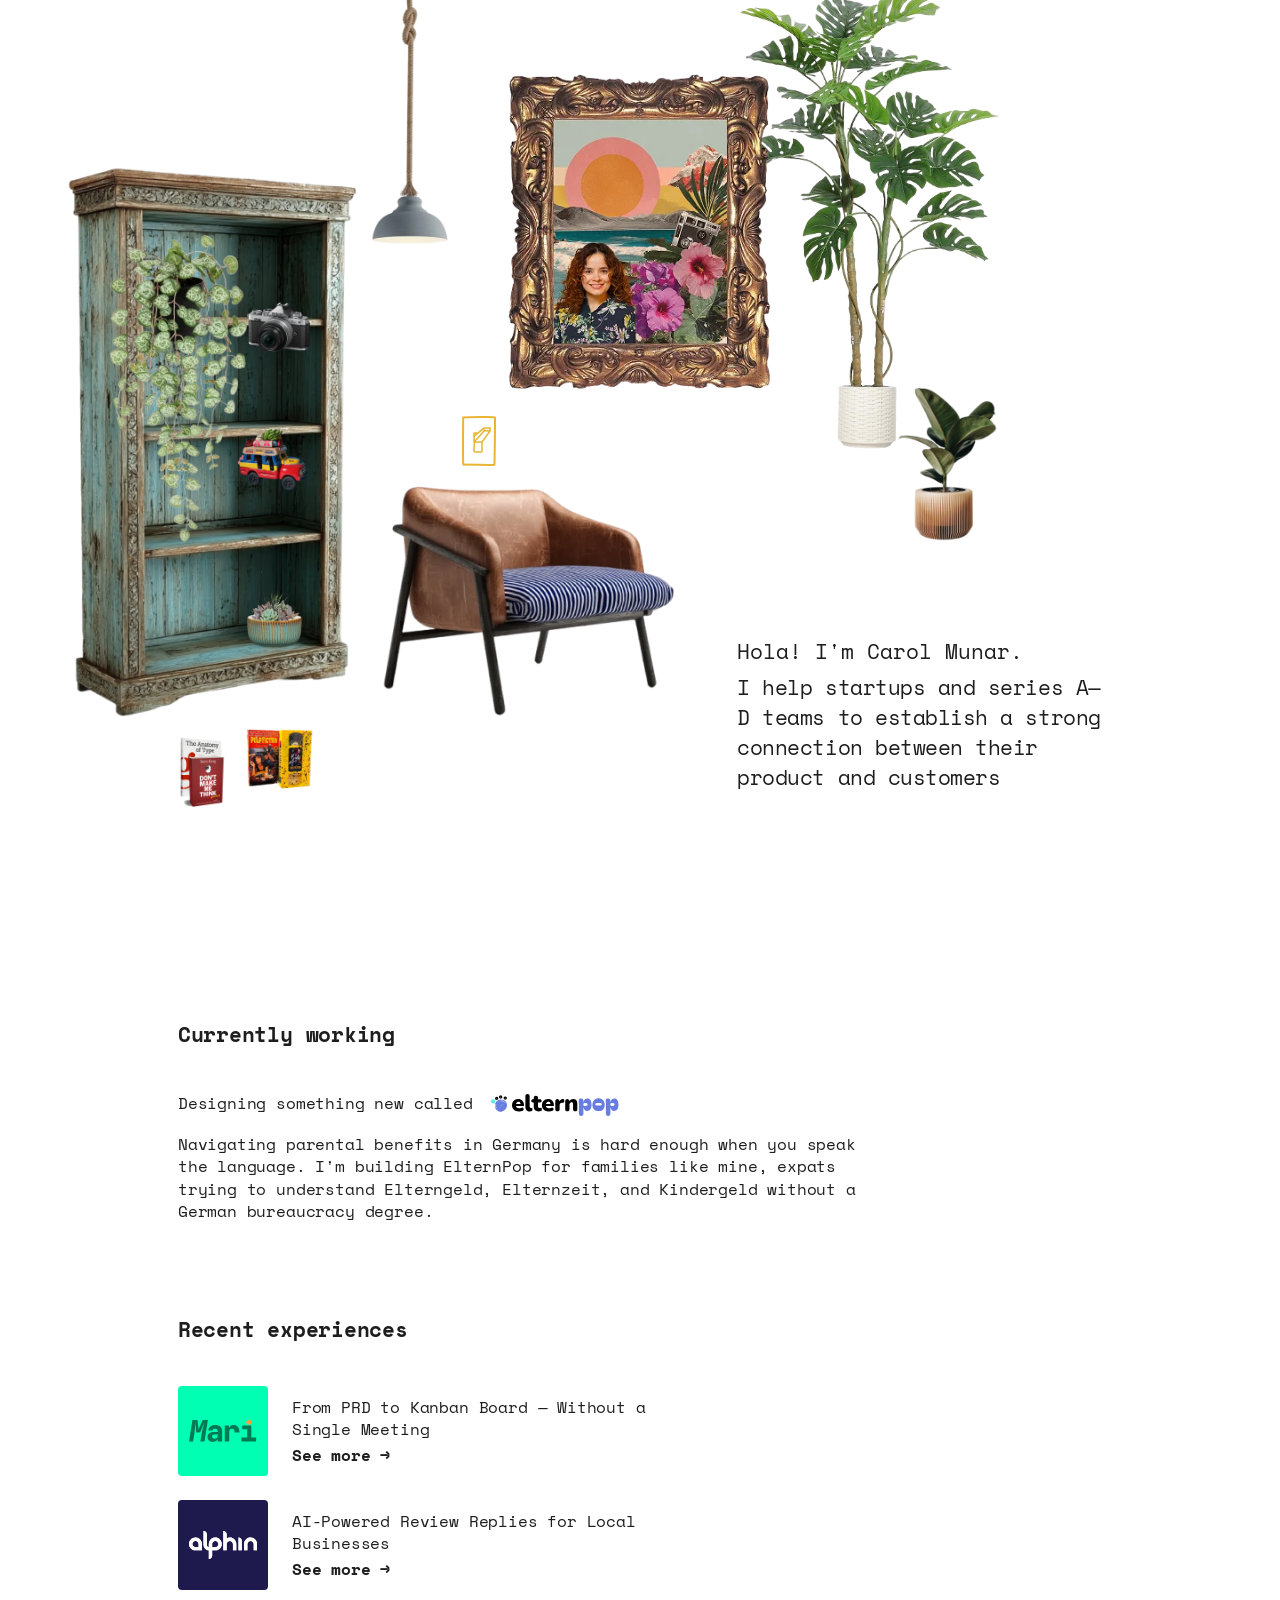
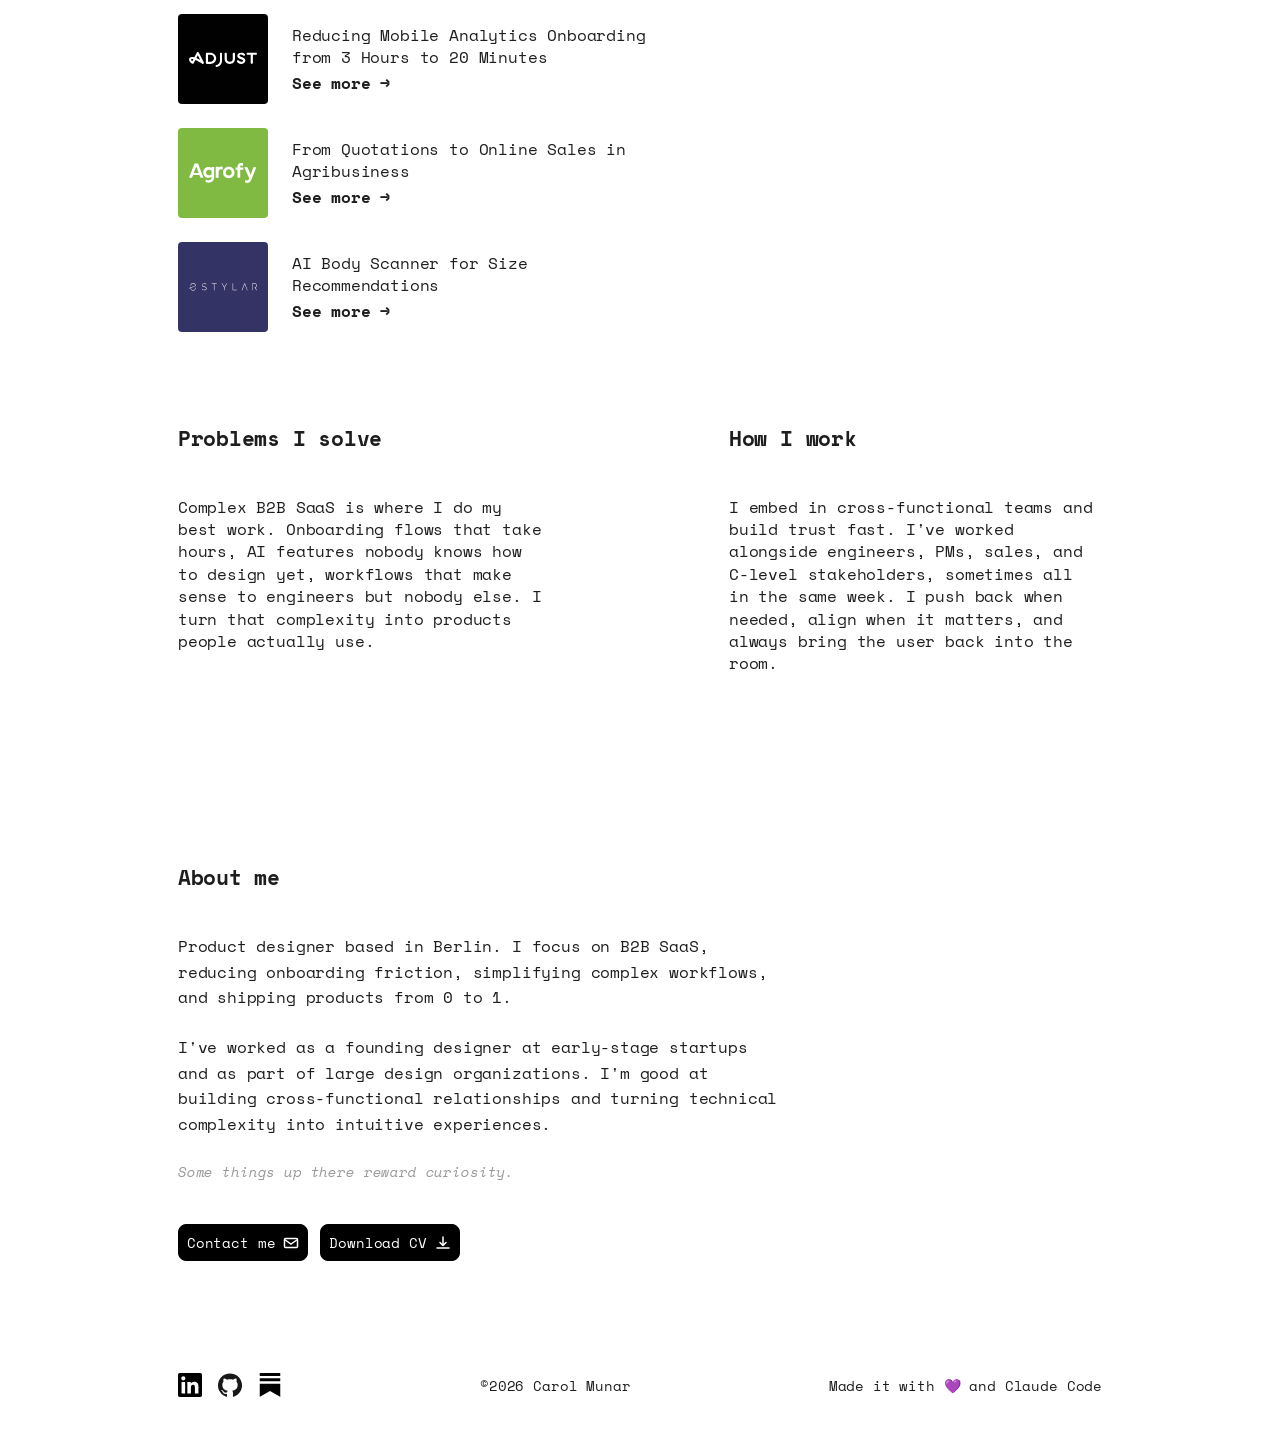
==== commit 0b968573: "Add Mari case study — AI planning tool from PRD to Kanban - New case study page projects/mari.html (" ====
--- a/index.html
+++ b/index.html
@@ -31,7 +31,7 @@
     <link href="https://fonts.googleapis.com/css2?family=Space+Mono:wght@400;700&family=Inter:wght@400;500;600&display=swap" rel="stylesheet">
 
     <!-- Our main stylesheet -->
-    <link rel="stylesheet" href="css/style.css?v=32">
+    <link rel="stylesheet" href="css/style.css?v=33">
 
     <style>
         /* Estylar hover preview: images 2 and 3 have white UI screenshots
@@ -212,7 +212,18 @@
 
         <h2 class="section-title">Recent experiences</h2>
 
-        <!-- Case study 1: Alphin — dark navy -->
+        <!-- Case study 1: Mari — deep teal -->
+        <a href="projects/mari.html" class="case-study case-study--link" data-project="mari">
+            <div class="case-logo" style="background-color: #00FFB2;">
+                <img src="logos/Mari.svg" alt="Mari" loading="lazy">
+            </div>
+            <div class="case-content">
+                <p class="case-title">From PRD to Kanban Board — Without a Single Meeting</p>
+                <span class="case-see-more">See more &rarr;</span>
+            </div>
+        </a>
+
+        <!-- Case study 2: Alphin — dark navy -->
         <!-- Wrapped in <a> so clicking anywhere on the row opens the case study -->
         <!-- data-project="alphin" lets JS find this row for the hover preview -->
         <a href="projects/alphin.html" class="case-study case-study--link" data-project="alphin">
@@ -225,7 +236,7 @@
             </div>
         </a>
 
-        <!-- Case study 2: Adjust — black -->
+        <!-- Case study 3: Adjust — black -->
         <a href="projects/adjust.html" class="case-study case-study--link" data-project="adjust">
             <div class="case-logo" style="background-color: #010101;">
                 <img src="logos/adjust.svg" alt="Adjust" loading="lazy">
@@ -236,7 +247,7 @@
             </div>
         </a>
 
-        <!-- Case study 3: Agrofy — green -->
+        <!-- Case study 4: Agrofy — green -->
         <a href="projects/agrofy.html" class="case-study case-study--link" data-project="agrofy">
             <div class="case-logo" style="background-color: #81ba42;">
                 <img src="logos/agrofy.svg" alt="Agrofy" loading="lazy">
@@ -247,7 +258,7 @@
             </div>
         </a>
 
-        <!-- Case study 4: Estylar — dark purple -->
+        <!-- Case study 5: Estylar — dark purple -->
         <a href="projects/estylar.html" class="case-study case-study--link" data-project="estylar">
             <div class="case-logo" style="background-color: #333366;">
                 <img src="logos/estylar.svg" alt="Estylar" loading="lazy">
@@ -371,6 +382,12 @@
                 <img src="projects/img/hover/estylar_hover2.webp" alt="">
                 <img src="projects/img/hover/estylar_hover3.webp" alt="">
             </div>
+
+            <!-- Mari: placeholder images — replace with real screenshots when ready -->
+            <div class="preview-set" id="preview-mari">
+                <img src="projects/img/mari1.webp" alt="Mari — Context Input screen" loading="lazy">
+                <img src="projects/img/mari2.webp" alt="Mari — AI Analysis loading state" loading="lazy">
+            </div>
         </div>
 
     </section>
@@ -478,7 +495,7 @@
     </footer>
 
     <!-- Our JavaScript file (loaded at the bottom so HTML loads first) -->
-    <script src="js/main.js?v=15"></script>
+    <script src="js/main.js?v=16"></script>
 
 </body>
 </html>
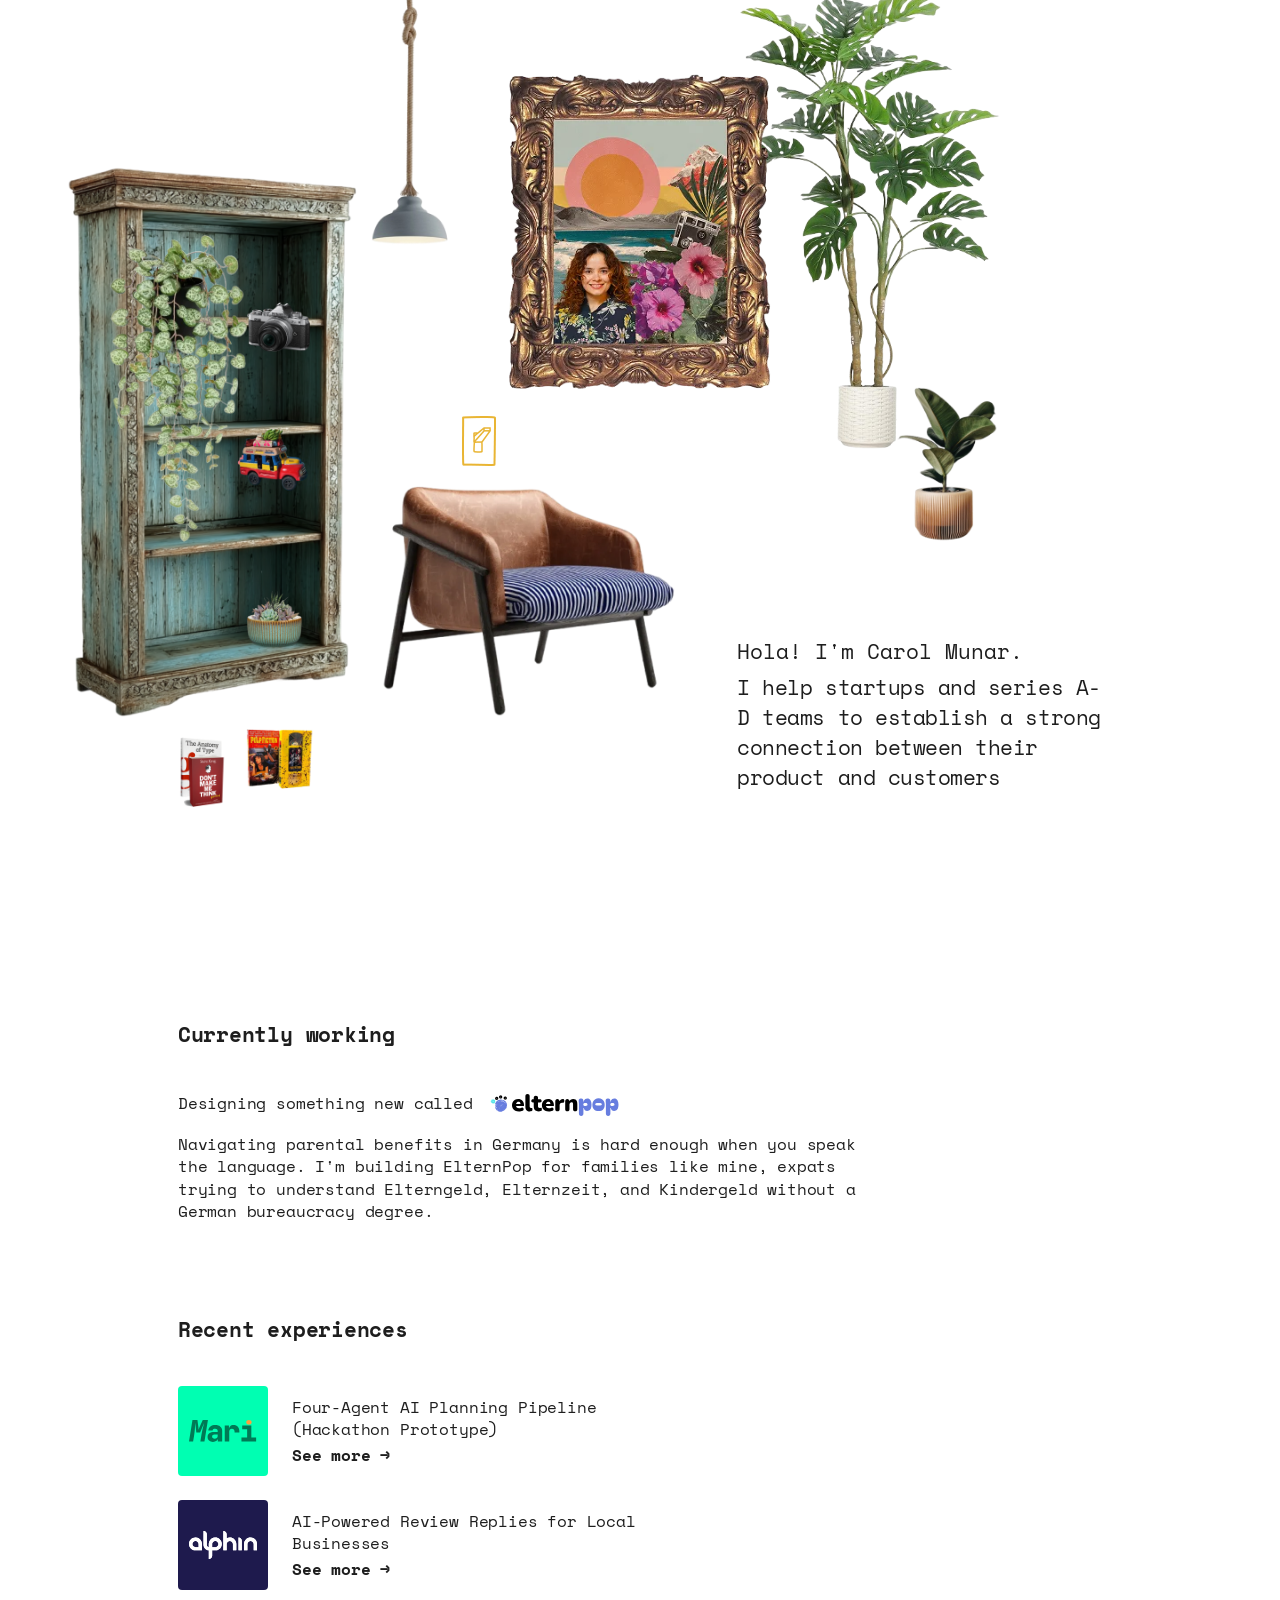
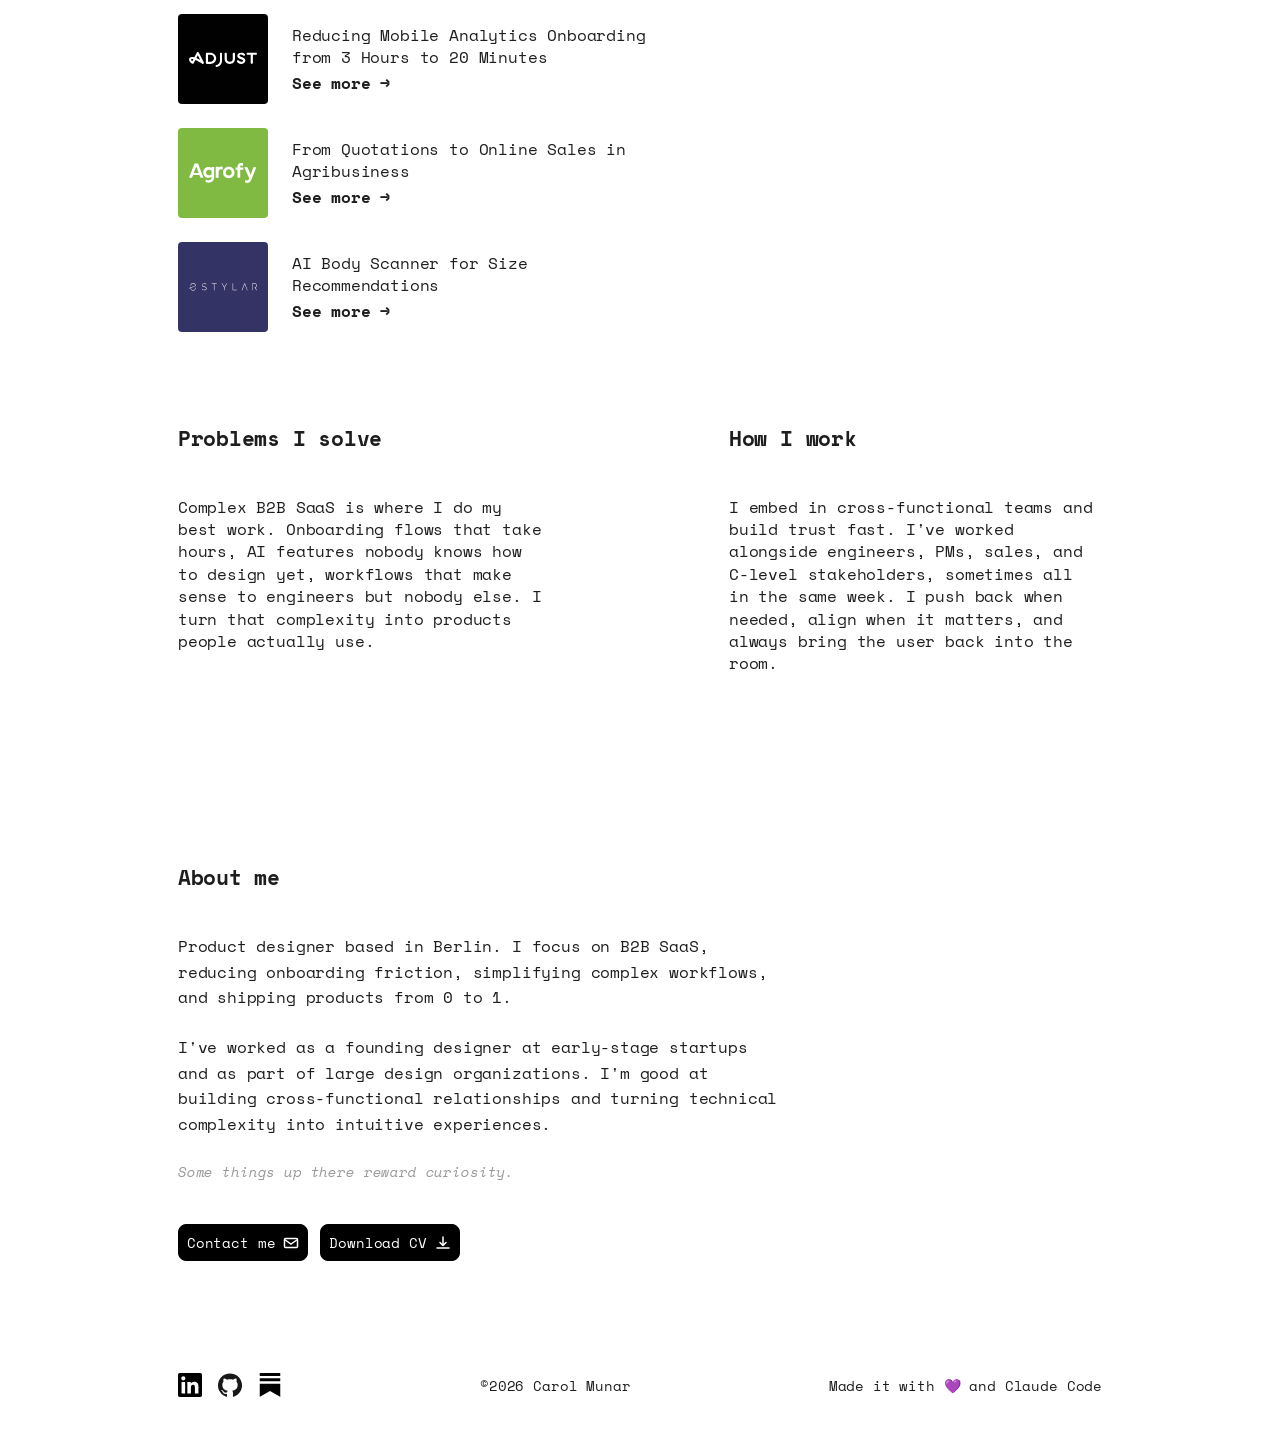
==== commit 3672e422: "Update Mari case study with hero demo, webp assets, and footer polish - Replace hero image with comp" ====
--- a/index.html
+++ b/index.html
@@ -3,17 +3,17 @@
 <head>
     <meta charset="UTF-8">
     <meta name="viewport" content="width=device-width, initial-scale=1.0">
-    <title>Carol Munar — Product Designer</title>
+    <title>Carol Munar · Product Designer</title>
     <link rel="icon" type="image/png" href="favicon.png">
 
     <!-- SEO -->
     <meta name="description" content="Carol Munar is a product designer helping startups and series A–D teams build stronger connections between their product and customers.">
     <link rel="canonical" href="https://www.carolmunar.com/">
 
-    <!-- Open Graph — controls how this page looks when shared on LinkedIn, Slack, etc. -->
+    <!-- Open Graph , controls how this page looks when shared on LinkedIn, Slack, etc. -->
     <meta property="og:type"        content="website">
     <meta property="og:url"         content="https://www.carolmunar.com/">
-    <meta property="og:title"       content="Carol Munar — Product Designer">
+    <meta property="og:title"       content="Carol Munar · Product Designer">
     <meta property="og:description" content="Carol Munar is a product designer helping startups and series A–D teams build stronger connections between their product and customers.">
     <meta property="og:image"       content="https://www.carolmunar.com/logos/og-image.png">
 
@@ -31,7 +31,7 @@
     <link href="https://fonts.googleapis.com/css2?family=Space+Mono:wght@400;700&family=Inter:wght@400;500;600&display=swap" rel="stylesheet">
 
     <!-- Our main stylesheet -->
-    <link rel="stylesheet" href="css/style.css?v=33">
+    <link rel="stylesheet" href="css/style.css?v=34">
 
     <style>
         /* Estylar hover preview: images 2 and 3 have white UI screenshots
@@ -54,7 +54,7 @@
 </head>
 <body>
 
-<!-- <main> wraps all the visible page content — tells search engines "this is the main content" -->
+<!-- <main> wraps all the visible page content , tells search engines "this is the main content" -->
 <main>
 
     <!-- ============================================
@@ -70,7 +70,7 @@
             Each image is wrapped in a div with class "hero-object".
             They are positioned absolutely (like stickers on a board).
 
-            data-speed="0.2" — controls how much the object moves
+            data-speed="0.2" , controls how much the object moves
             when the mouse moves. Higher number = moves more = feels closer.
             Lower number = moves less = feels farther away.
         -->
@@ -93,7 +93,7 @@
             <img src="header/regal.webp" alt="">
         </div>
 
-        <!-- Items ON the bookshelf — same speed as regal so they move together -->
+        <!-- Items ON the bookshelf , same speed as regal so they move together -->
         <div class="hero-object" id="plantsuculent" data-speed="0.06">
             <img src="header/plantsuculent.webp" alt="">
         </div>
@@ -114,7 +114,7 @@
             <img src="header/pulpfiction.webp" alt="">
         </div>
 
-        <!-- FRAME: center portrait collage — no .webp available yet, using .png -->
+        <!-- FRAME: center portrait collage , no .webp available yet, using .png -->
         <div class="hero-object portrait-frame" id="frame" data-speed="0.18">
             <img src="header/frame.webp" alt="Carol Munar portrait">
         </div>
@@ -133,7 +133,7 @@
         <!-- data-element="plantsmall" triggers the easter egg tooltip on hover -->
         <div class="hero-object" id="plantsmall" data-speed="0.18" data-element="plantsmall">
             <img src="header/plantsmall.webp" alt="">
-            <!-- Easter egg tooltip — hidden by default, shown on hover -->
+            <!-- Easter egg tooltip , hidden by default, shown on hover -->
             <div class="plantbig-tooltip">
                 <p>Are you searching for my <a href="CarolMunar_CV_SeniorProductDesigner.pdf" download>CV</a> or <a href="https://www.linkedin.com/in/carolmunar/" target="_blank" rel="noopener">LinkedIn</a>?</p>
             </div>
@@ -143,7 +143,7 @@
         <!-- data-element="chiva" lets CSS target it for the hover tooltip -->
         <div class="hero-object chiva" id="chiva" data-speed="0.06" data-element="chiva">
             <img src="header/chiva.webp" alt="">
-            <!-- chivaHover tooltip — hidden by default, shows on hover via CSS -->
+            <!-- chivaHover tooltip , hidden by default, shows on hover via CSS -->
             <div class="chiva-tooltip">
                 <p>I'm from Colombia, lived 13 years in Argentina.</p>
                 <p>Based in Berlin</p>
@@ -154,7 +154,7 @@
             <img src="header/chair.webp" alt="">
         </div>
 
-        <!-- FullHD-only elements — hidden on smaller screens, shown at 1800px+ -->
+        <!-- FullHD-only elements , hidden on smaller screens, shown at 1800px+ -->
         <div class="hero-object" id="kommode" data-speed="0.06">
             <img src="header/kommode.webp" alt="">
         </div>
@@ -174,7 +174,7 @@
                 "h1" is the big main message below it
             -->
             <p class="greeting">Hola! I'm Carol Munar.</p>
-            <h1>I help startups and series A—D&nbsp;teams to establish a strong connection between their product and&nbsp;customers</h1>
+            <h1>I help startups and series A-D&nbsp;teams to establish a strong connection between their product and&nbsp;customers</h1>
         </div>
 
     </section>
@@ -185,10 +185,10 @@
          ============================================ -->
     <section class="section-currently-working">
 
-        <!-- Section heading — same font/size as hero h1 -->
+        <!-- Section heading , same font/size as hero h1 -->
         <h2 class="section-title">Currently working</h2>
 
-        <!-- Small label above the description — Elternpop logo sits inline after the text -->
+        <!-- Small label above the description , Elternpop logo sits inline after the text -->
         <p class="work-label">Designing something new called
             <img src="logos/ElternpopLogo.svg"      alt="Elternpop" class="work-inline-logo" id="elternpop-logo-dark">
             <img src="logos/ElternpopLogoLight.svg" alt="Elternpop" class="work-inline-logo" id="elternpop-logo-light">
@@ -212,18 +212,18 @@
 
         <h2 class="section-title">Recent experiences</h2>
 
-        <!-- Case study 1: Mari — deep teal -->
+        <!-- Case study 1: Mari , deep teal -->
         <a href="projects/mari.html" class="case-study case-study--link" data-project="mari">
             <div class="case-logo" style="background-color: #00FFB2;">
                 <img src="logos/Mari.svg" alt="Mari" loading="lazy">
             </div>
             <div class="case-content">
-                <p class="case-title">From PRD to Kanban Board — Without a Single Meeting</p>
+                <p class="case-title">Four-Agent AI Planning Pipeline (Hackathon Prototype)</p>
                 <span class="case-see-more">See more &rarr;</span>
             </div>
         </a>
 
-        <!-- Case study 2: Alphin — dark navy -->
+        <!-- Case study 2: Alphin , dark navy -->
         <!-- Wrapped in <a> so clicking anywhere on the row opens the case study -->
         <!-- data-project="alphin" lets JS find this row for the hover preview -->
         <a href="projects/alphin.html" class="case-study case-study--link" data-project="alphin">
@@ -236,7 +236,7 @@
             </div>
         </a>
 
-        <!-- Case study 3: Adjust — black -->
+        <!-- Case study 3: Adjust , black -->
         <a href="projects/adjust.html" class="case-study case-study--link" data-project="adjust">
             <div class="case-logo" style="background-color: #010101;">
                 <img src="logos/adjust.svg" alt="Adjust" loading="lazy">
@@ -247,7 +247,7 @@
             </div>
         </a>
 
-        <!-- Case study 4: Agrofy — green -->
+        <!-- Case study 4: Agrofy , green -->
         <a href="projects/agrofy.html" class="case-study case-study--link" data-project="agrofy">
             <div class="case-logo" style="background-color: #81ba42;">
                 <img src="logos/agrofy.svg" alt="Agrofy" loading="lazy">
@@ -258,7 +258,7 @@
             </div>
         </a>
 
-        <!-- Case study 5: Estylar — dark purple -->
+        <!-- Case study 5: Estylar , dark purple -->
         <a href="projects/estylar.html" class="case-study case-study--link" data-project="estylar">
             <div class="case-logo" style="background-color: #333366;">
                 <img src="logos/estylar.svg" alt="Estylar" loading="lazy">
@@ -273,7 +273,7 @@
              Each .preview-set holds all images for one project.
              JS fades in the right set on hover. -->
         <div class="project-preview-area" id="project-preview-area">
-            <!-- Alphin: animated AI Reply modal — matches Figma node 297:12994 -->
+            <!-- Alphin: animated AI Reply modal , matches Figma node 297:12994 -->
             <div class="preview-set" id="preview-alphin">
                 <div class="alp-card">
 
@@ -383,10 +383,14 @@
                 <img src="projects/img/hover/estylar_hover3.webp" alt="">
             </div>
 
-            <!-- Mari: placeholder images — replace with real screenshots when ready -->
+            <!-- Mari: video preview , plays first 5s on hover, loops -->
             <div class="preview-set" id="preview-mari">
-                <img src="projects/img/mari1.webp" alt="Mari — Context Input screen" loading="lazy">
-                <img src="projects/img/mari2.webp" alt="Mari — AI Analysis loading state" loading="lazy">
+                <video id="mari-hover-video"
+                       src="projects/img/heroMari.mp4?v=1"
+                       muted
+                       playsinline
+                       preload="metadata">
+                </video>
             </div>
         </div>
 
@@ -394,7 +398,7 @@
 
 
     <!-- ============================================
-         PROBLEMS I SOLVE / HOW I WORK — two columns
+         PROBLEMS I SOLVE / HOW I WORK , two columns
          ============================================ -->
     <section class="section-howwork">
 
@@ -421,7 +425,7 @@
          Each paragraph starts invisible (opacity:0).
          JavaScript watches the page scroll and adds
          the class .is-visible when each paragraph
-         enters the viewport — that triggers a CSS
+         enters the viewport , that triggers a CSS
          transition (fade in + slide up).
          ============================================ -->
     <section class="section-about">
@@ -495,7 +499,7 @@
     </footer>
 
     <!-- Our JavaScript file (loaded at the bottom so HTML loads first) -->
-    <script src="js/main.js?v=16"></script>
+    <script src="js/main.js?v=17"></script>
 
 </body>
 </html>
--- a/css/style.css
+++ b/css/style.css
@@ -1577,6 +1577,22 @@
 /* The preview container needs a bit more height for the scaled modal */
 #preview-alphin { height: 500px; }
 
+/* ── MARI — video hover preview ── */
+#preview-mari video {
+    width: 105%;
+    display: block;
+    border-radius: 8px;
+    opacity: 0;
+    transform: translateY(12px);
+    transition: opacity 0.4s ease,
+                transform 0.5s cubic-bezier(0.16, 1, 0.3, 1);
+}
+
+#preview-mari.visible video {
+    opacity: 1;
+    transform: translateY(0);
+}
+
 /* Card: natural width 640px, scaled to ~0.56 → ~358px visible.
    Position absolute so the scale transform doesn't push siblings. */
 #preview-alphin .alp-card {
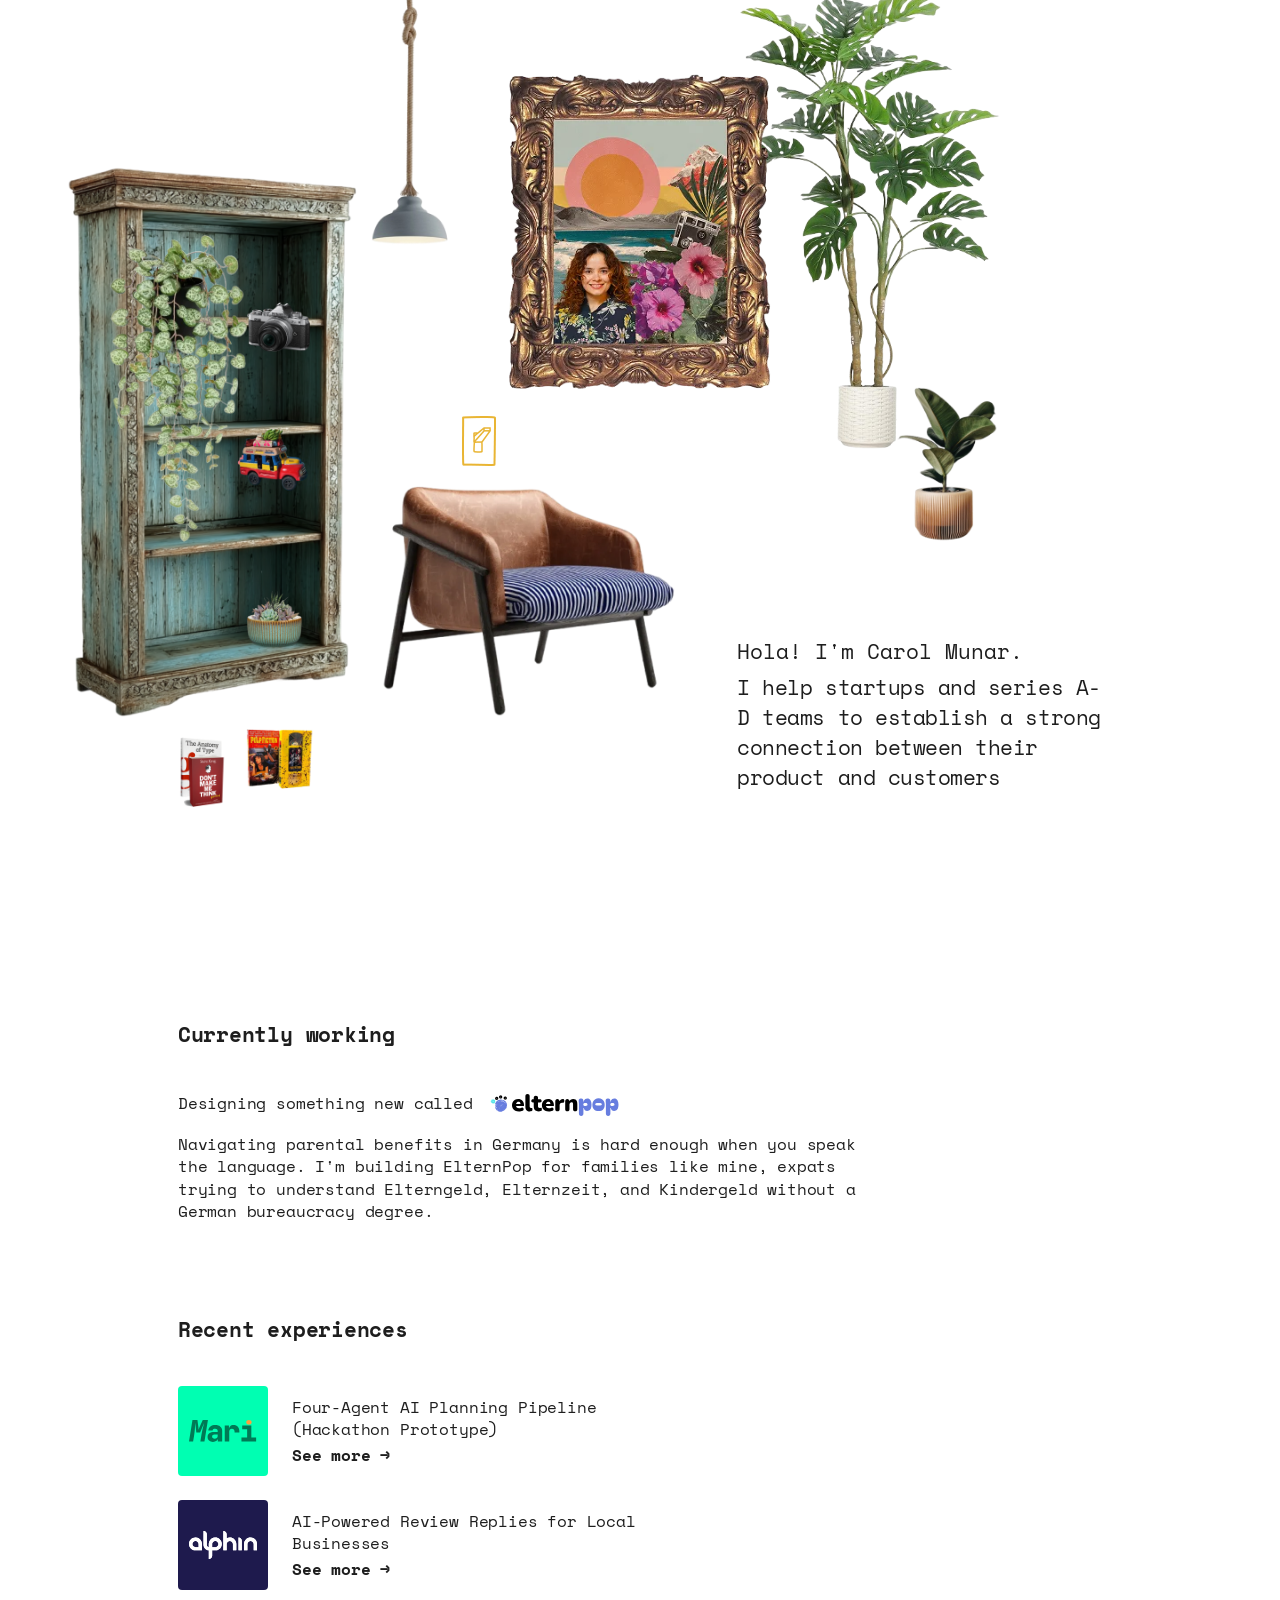
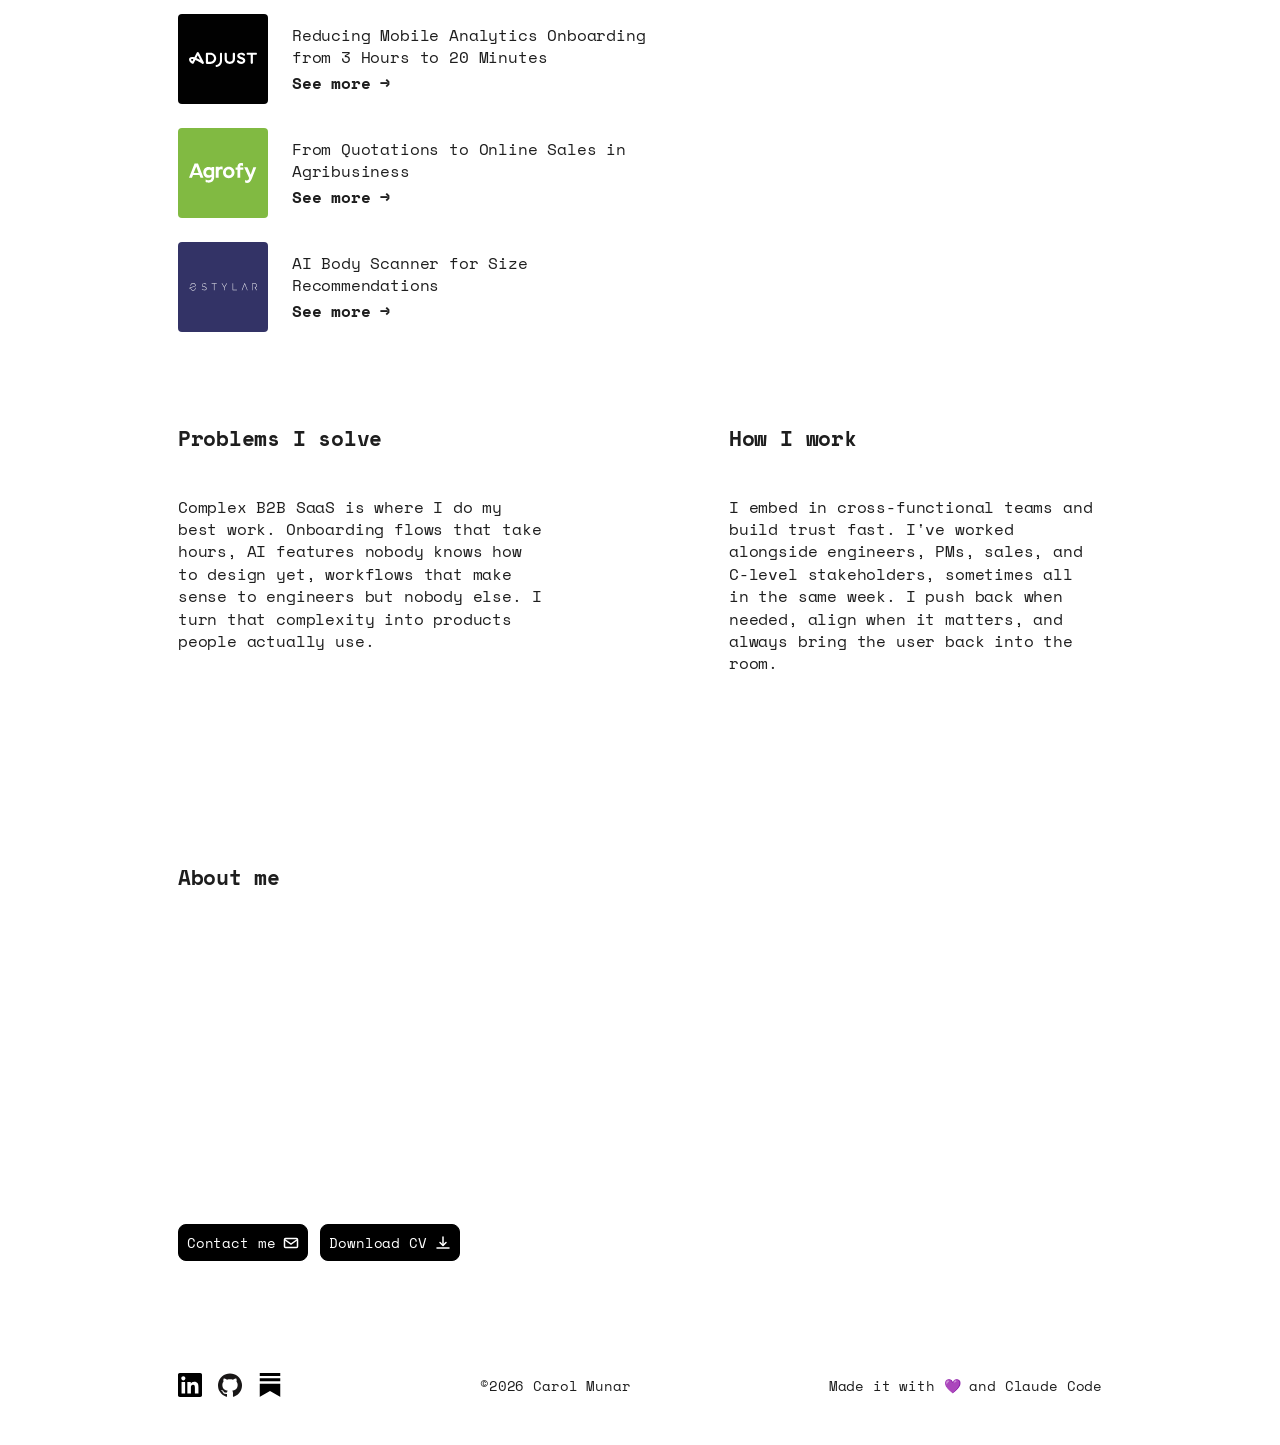
==== commit 6c5f5746: "Align case study footer with nav grid and add plantsmall PostHog clicks. Co-authored-by: Cursor <cur" ====
--- a/index.html
+++ b/index.html
@@ -499,7 +499,7 @@
     </footer>
 
     <!-- Our JavaScript file (loaded at the bottom so HTML loads first) -->
-    <script src="js/main.js?v=17"></script>
+    <script src="js/main.js?v=18"></script>
 
 </body>
 </html>
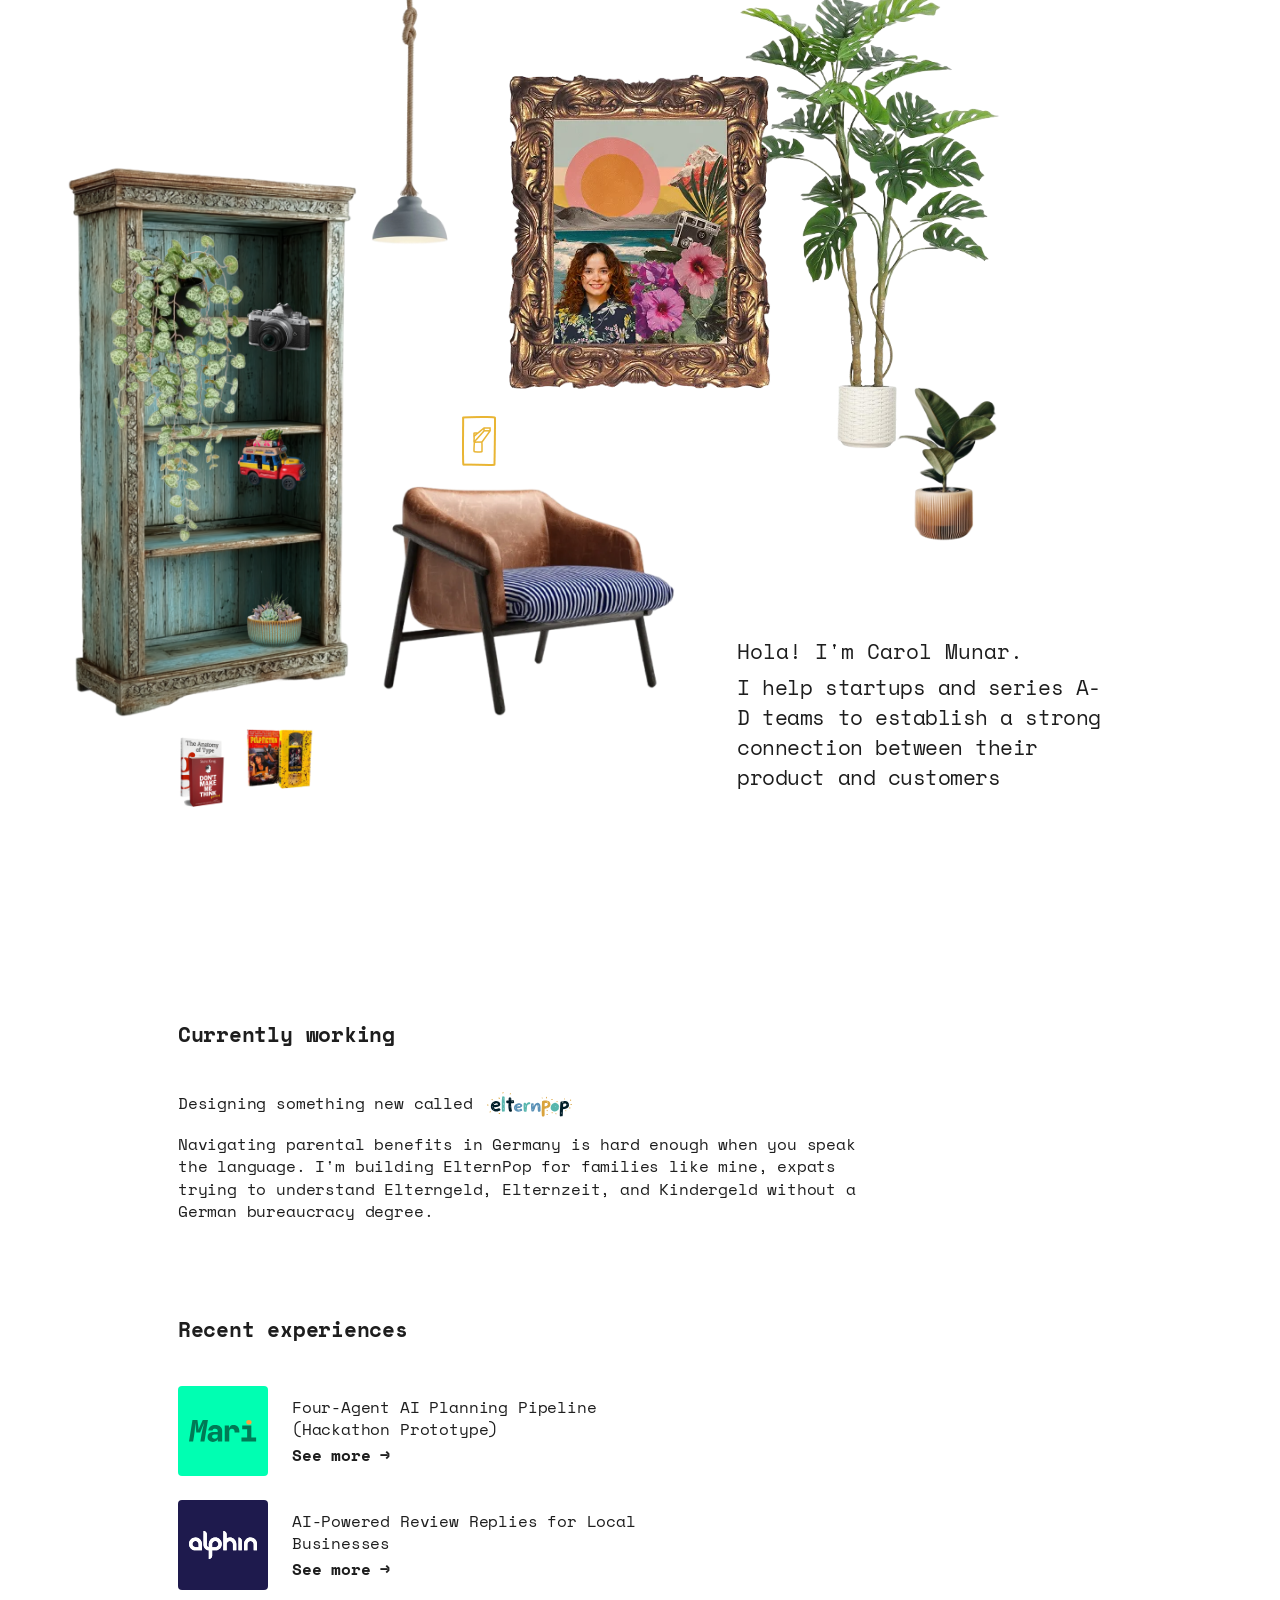
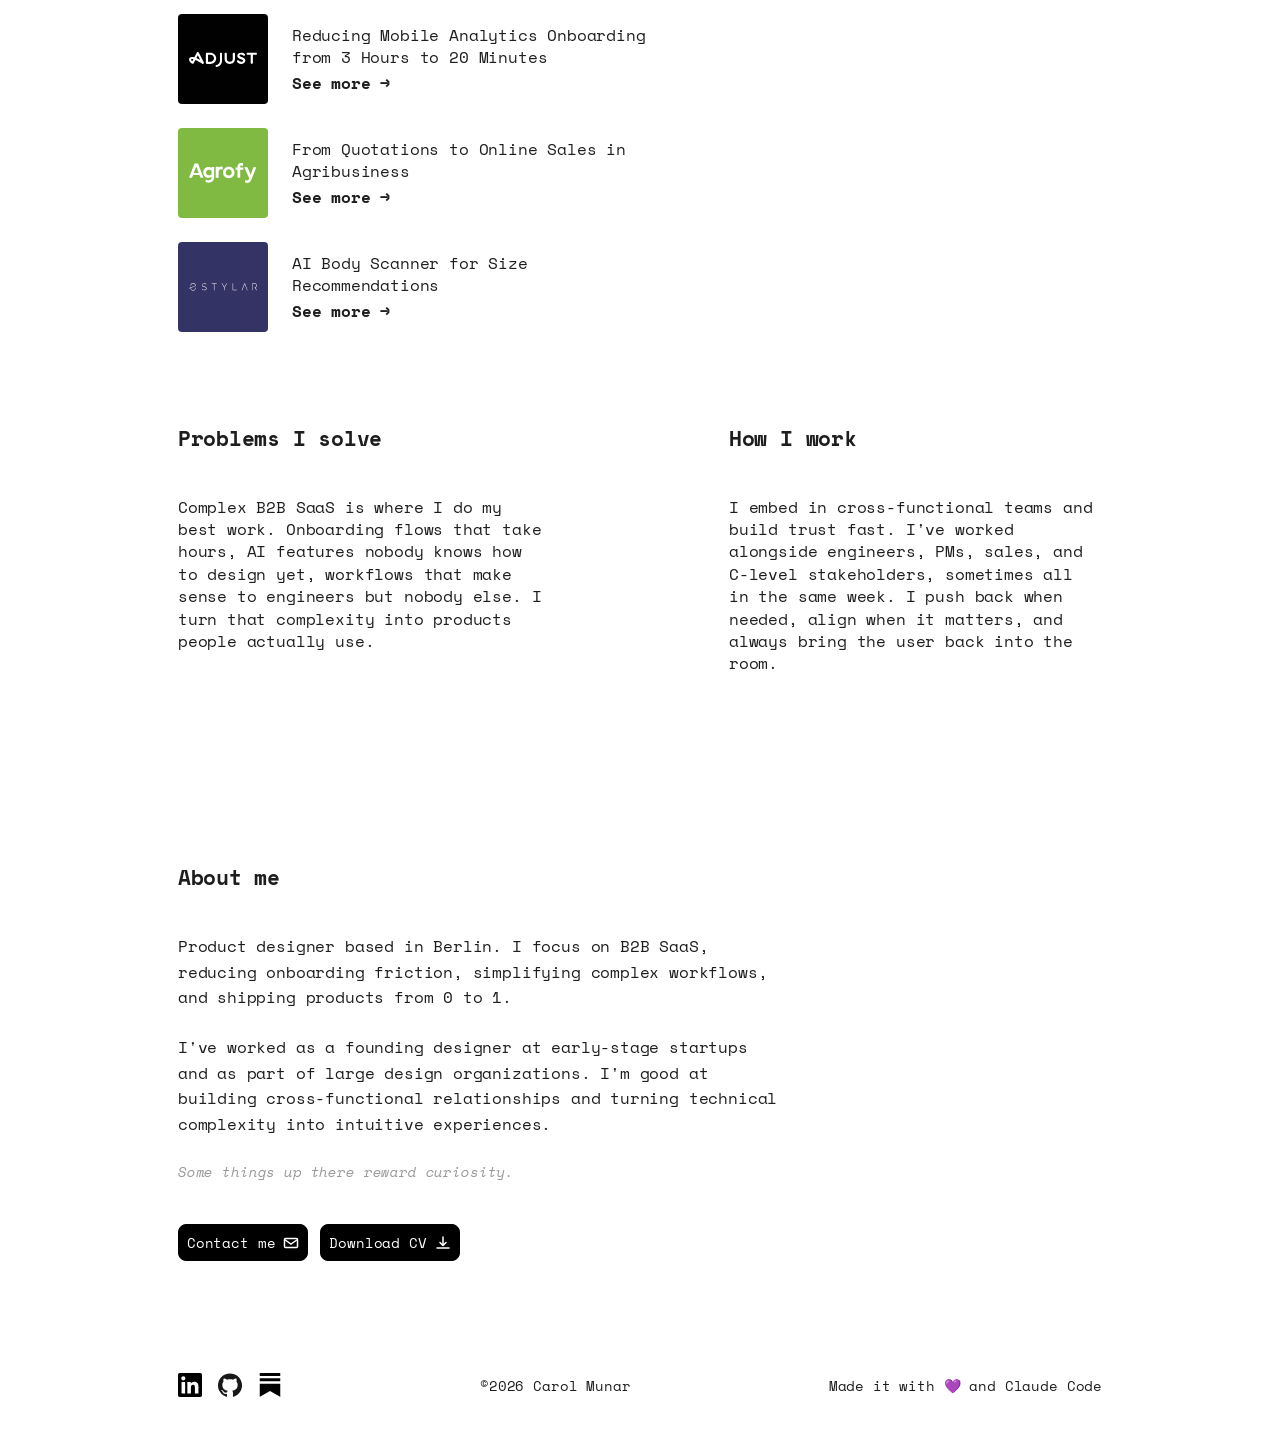
==== commit 7d6bf5ca: "Link Elternpop logo to elternpop.com and refresh brand mark. Co-authored-by: Cursor <cursoragent@cur" ====
--- a/index.html
+++ b/index.html
@@ -31,7 +31,7 @@
     <link href="https://fonts.googleapis.com/css2?family=Space+Mono:wght@400;700&family=Inter:wght@400;500;600&display=swap" rel="stylesheet">
 
     <!-- Our main stylesheet -->
-    <link rel="stylesheet" href="css/style.css?v=34">
+    <link rel="stylesheet" href="css/style.css?v=35">
 
     <style>
         /* Estylar hover preview: images 2 and 3 have white UI screenshots
@@ -188,10 +188,13 @@
         <!-- Section heading , same font/size as hero h1 -->
         <h2 class="section-title">Currently working</h2>
 
-        <!-- Small label above the description , Elternpop logo sits inline after the text -->
+        <!-- Small label above the description , Elternpop logo sits inline after the text.
+             Logo links to the live product site in a new tab. -->
         <p class="work-label">Designing something new called
-            <img src="logos/ElternpopLogo.svg"      alt="Elternpop" class="work-inline-logo" id="elternpop-logo-dark">
-            <img src="logos/ElternpopLogoLight.svg" alt="Elternpop" class="work-inline-logo" id="elternpop-logo-light">
+            <a href="https://elternpop.com" target="_blank" rel="noopener" aria-label="Elternpop (opens in new tab)">
+                <img src="logos/ElternpopLogo.svg"      alt="Elternpop" class="work-inline-logo" id="elternpop-logo-dark">
+                <img src="logos/ElternpopLogoLight.svg" alt="Elternpop" class="work-inline-logo" id="elternpop-logo-light">
+            </a>
         </p>
 
         <!-- Project description -->
--- a/css/style.css
+++ b/css/style.css
@@ -714,6 +714,10 @@
 /* Elternpop logo sits inline after "Designing something new called".
    height: 25px matches the exact logo frame height in Figma (133×25px).
    vertical-align: middle centres it on the text baseline. */
+.work-label a {
+    text-decoration: none;   /* keep logo looking like a logo, not underlined text */
+}
+
 .work-inline-logo {
     height: 25px;
     vertical-align: middle;
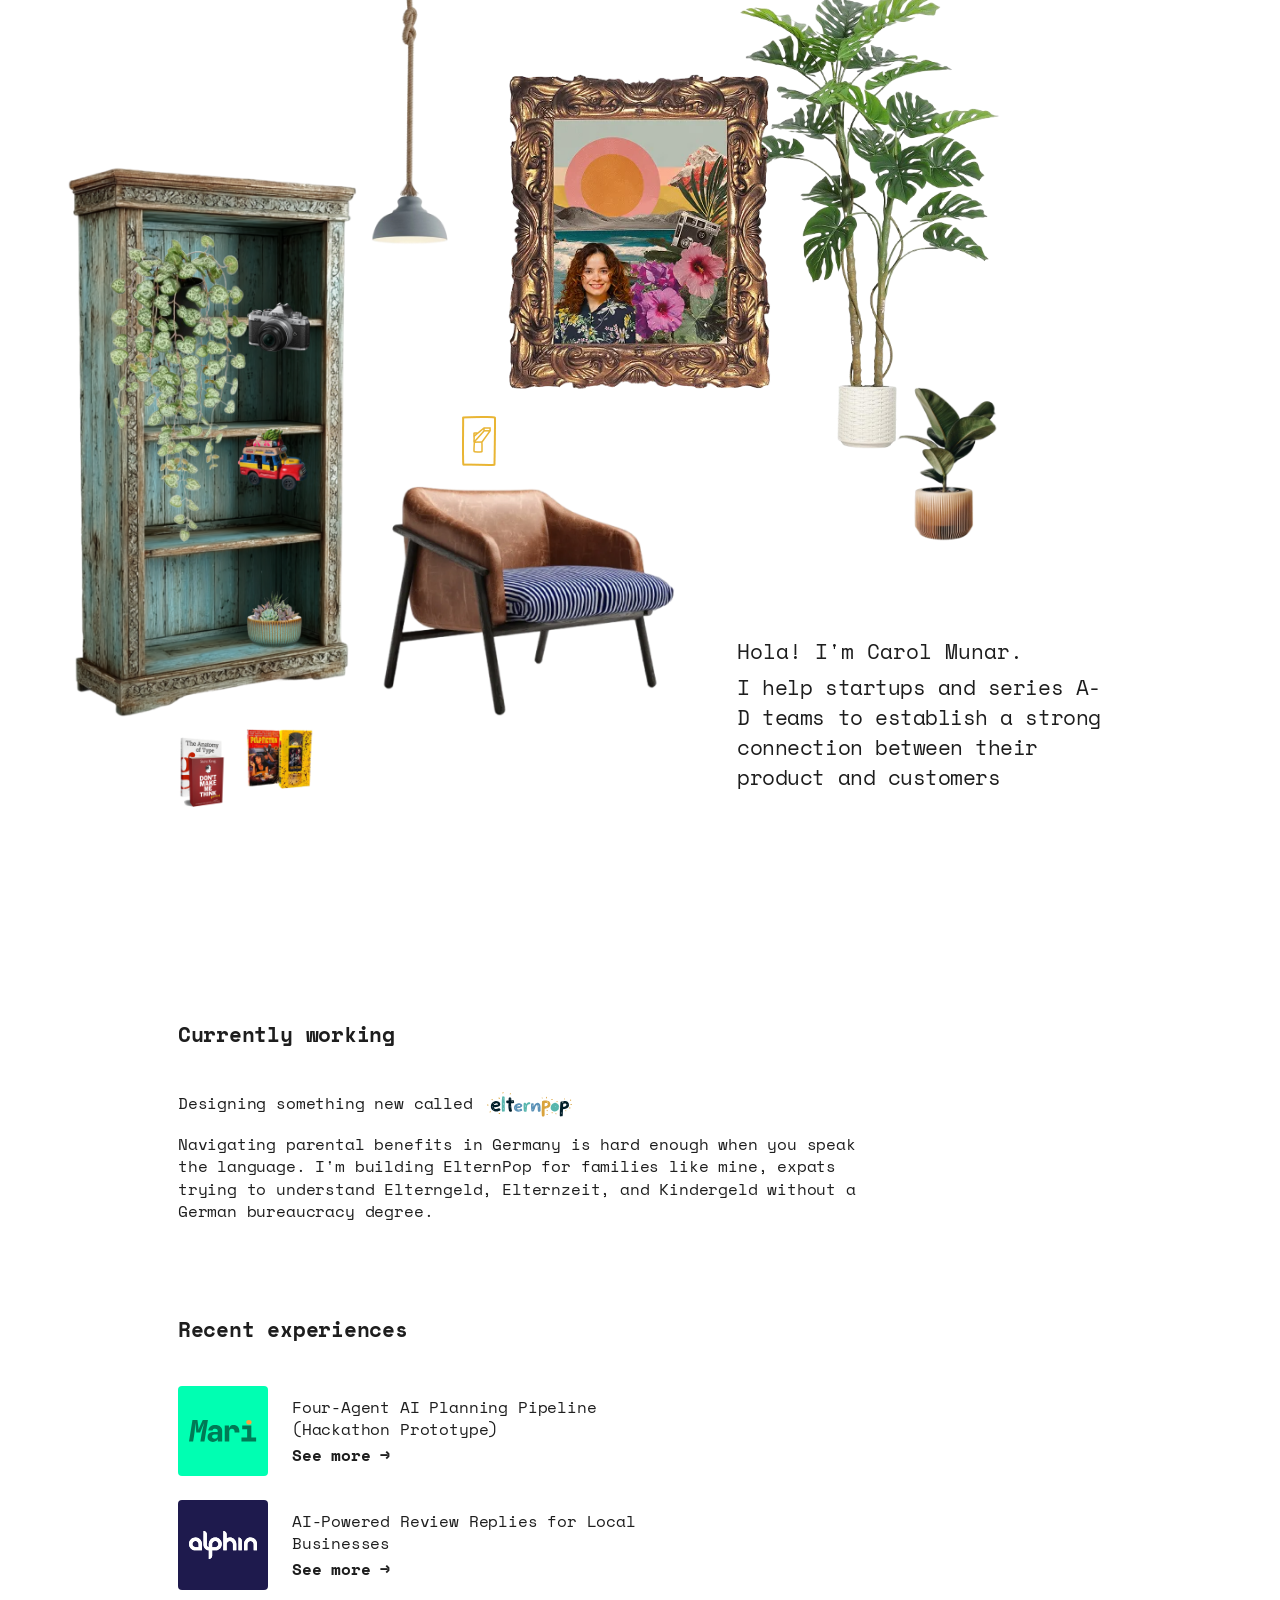
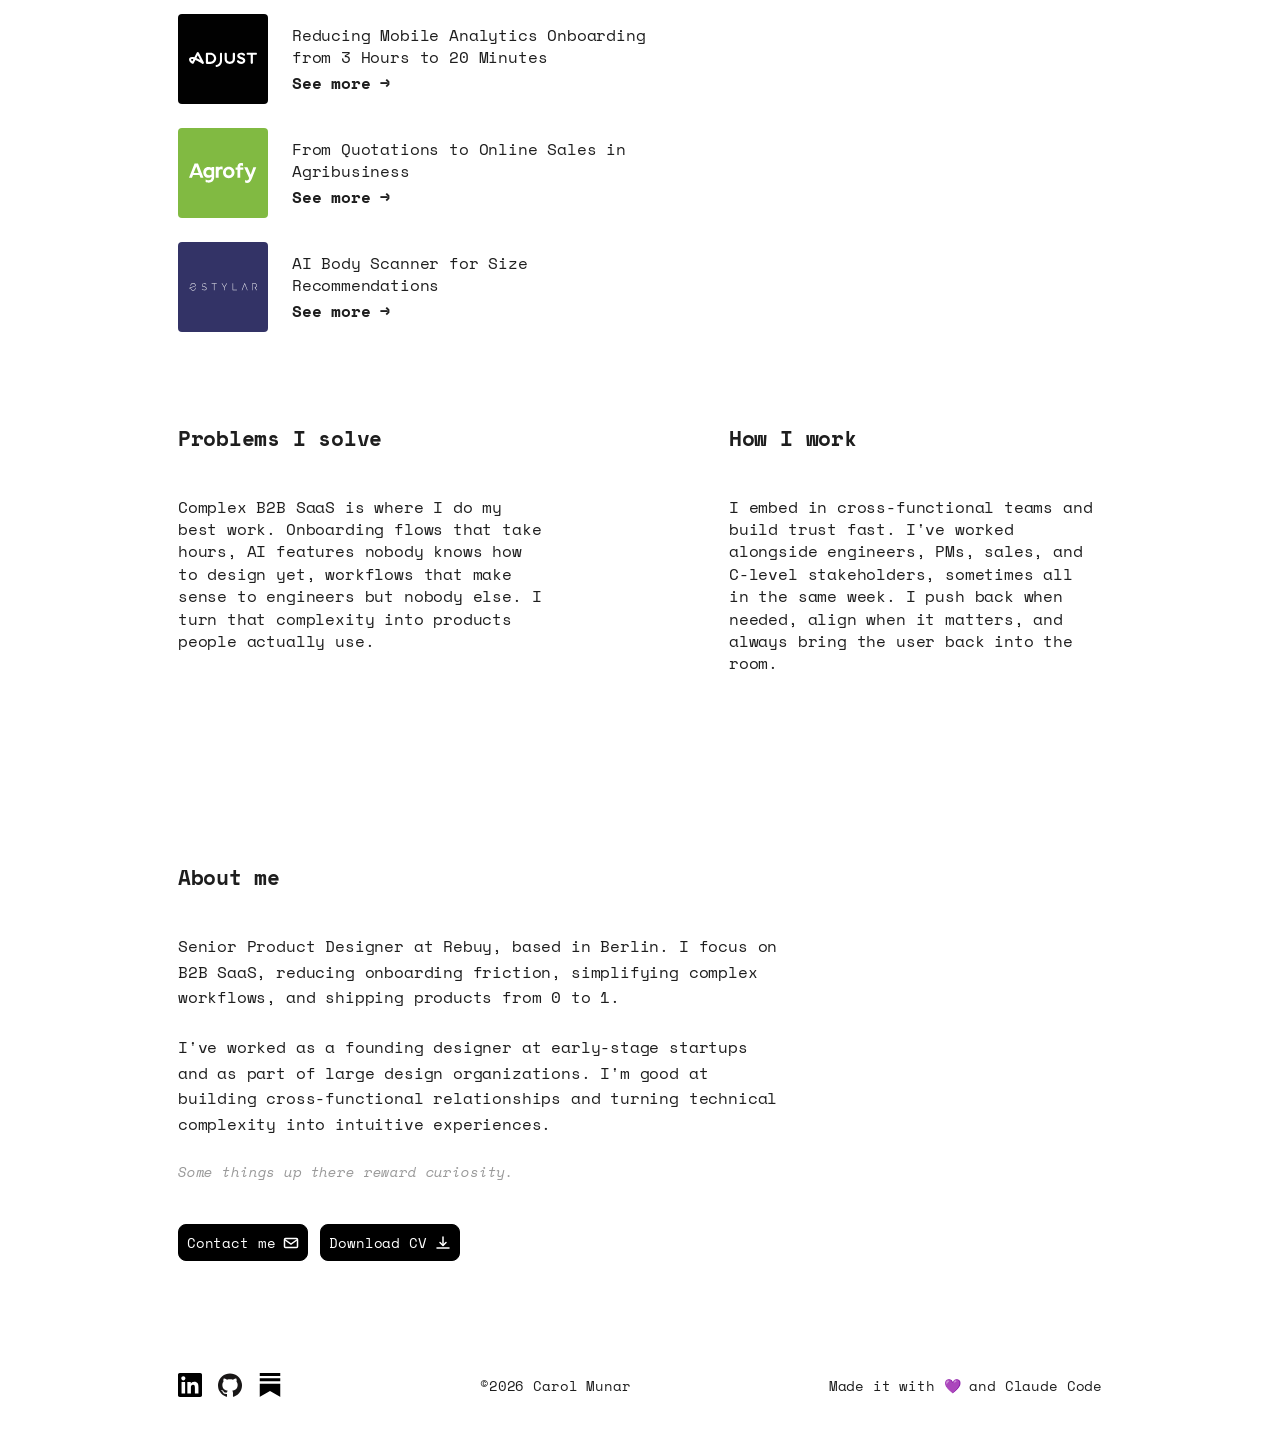
==== commit ca13e2cd: "Update About to Senior Product Designer at Rebuy. Co-authored-by: Cursor <cursoragent@cursor.com>" ====
--- a/index.html
+++ b/index.html
@@ -438,7 +438,7 @@
         <div class="about-paragraphs">
 
             <p class="about-text">
-                Product designer based in Berlin. I focus on B2B SaaS, reducing onboarding friction, simplifying complex workflows, and shipping products from 0 to 1.
+                Senior Product Designer at Rebuy, based in Berlin. I focus on B2B SaaS, reducing onboarding friction, simplifying complex workflows, and shipping products from 0 to 1.
             </p>
 
             <p class="about-text">
